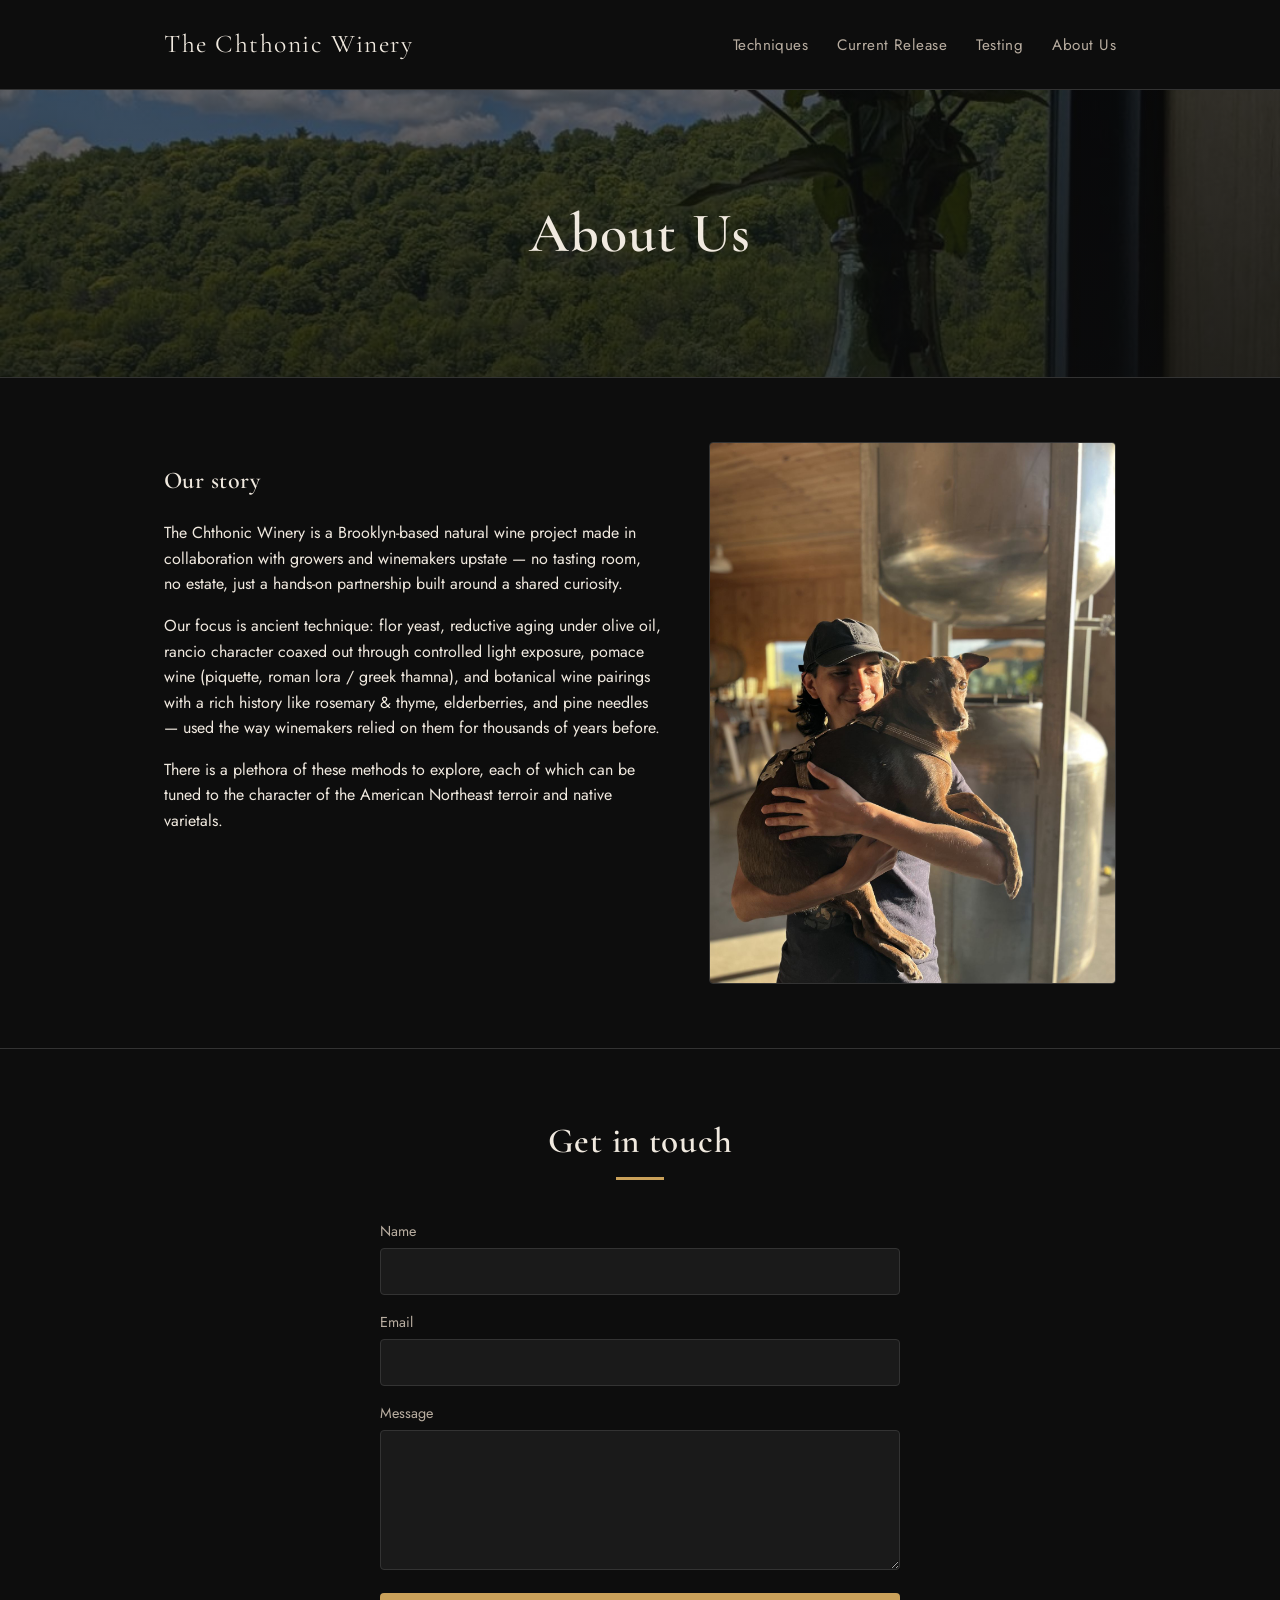
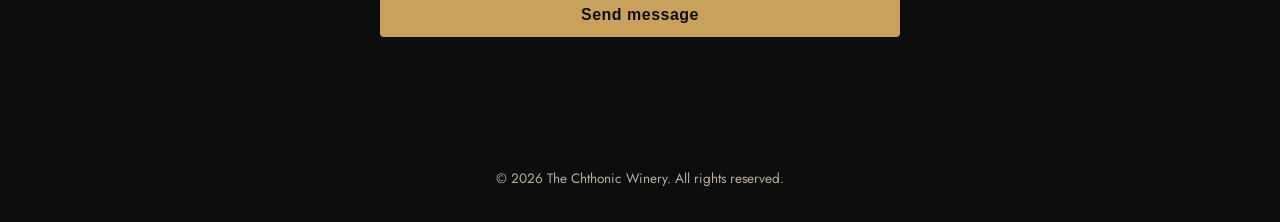
==== about.html @ 335bfc28 "Add web-optimized 'images resized' mirror, repoint site to it images/ now holds untouched full-resol" ====
<!DOCTYPE html>
<html lang="en">
<head>
<meta charset="UTF-8">
<meta name="viewport" content="width=device-width, initial-scale=1.0">
<title>About Us — The Chthonic Winery</title>
<meta name="description" content="The story behind The Chthonic Winery, and how to get in touch.">
<link rel="preconnect" href="https://fonts.googleapis.com">
<link rel="preconnect" href="https://fonts.gstatic.com" crossorigin>
<link href="https://fonts.googleapis.com/css2?family=Cormorant+Garamond:wght@500;600;700&family=Jost:wght@400;500&display=swap" rel="stylesheet">
<link rel="stylesheet" href="style.css">
</head>
<body>

<header>
  <div class="container">
    <div class="brand"><a href="index.html" style="color: inherit; text-decoration: none;">The Chthonic Winery</a></div>
    <nav>
      <a href="index.html#techniques">Techniques</a>
      <a href="index.html#current-release">Current Release</a>
      <a href="index.html#testing">Testing</a>
      <a href="about.html">About Us</a>
    </nav>
  </div>
</header>

<section class="hero hero-short" style="background-image: url('images%20resized/site/2026%20DNG%20B-roll%201.jpg');">
  <div class="container">
    <h1>About Us</h1>
  </div>
</section>

<section id="about">
  <div class="container about-grid">
    <div>
      <h2>Our story</h2>
      <p>The Chthonic Winery is a Brooklyn-based natural wine project made in collaboration with growers and winemakers upstate — no tasting room, no estate, just a hands-on partnership built around a shared curiosity.</p>
      <p>Our focus is ancient technique: flor yeast, reductive aging under olive oil, rancio character coaxed out through controlled light exposure, pomace wine (piquette, roman lora / greek thamna), and botanical wine pairings with a rich history like rosemary &amp; thyme, elderberries, and pine needles — used the way winemakers relied on them for thousands of years before.</p>
      <p>There is a plethora of these methods to explore, each of which can be tuned to the character of the American Northeast terroir and native varietals.</p>
    </div>
    <div class="photo-frame about-photo">
      <img loading="lazy" decoding="async" src="images%20resized/people/2026%20Dennis%20and%20Brioche%20in%20DNG%20PB25.jpeg" alt="The winemaker with their dog">
    </div>
  </div>
</section>

<section id="contact">
  <div class="container">
    <div class="section-heading">
      <h2>Get in touch</h2>
      <div class="accent-rule"></div>
    </div>
    <form class="contact-form" id="contact-form">
      <input type="hidden" name="access_key" value="7dc49768-0926-410d-b529-41d3d9f71d32">
      <input type="hidden" name="subject" value="New message from thechthonicwinery.com">
      <input type="checkbox" name="botcheck" style="display:none" tabindex="-1" autocomplete="off">

      <div>
        <label for="name">Name</label>
        <input type="text" id="name" name="name" required>
      </div>
      <div>
        <label for="email">Email</label>
        <input type="email" id="email" name="email" required>
      </div>
      <div>
        <label for="message">Message</label>
        <textarea id="message" name="message" rows="5" required></textarea>
      </div>
      <button type="submit">Send message</button>
      <div class="form-status" id="form-status"></div>
    </form>
  </div>
</section>

<footer>
  <div class="container">
    &copy; 2026 The Chthonic Winery. All rights reserved.
  </div>
</footer>

<script src="script.js"></script>
</body>
</html>
---- style.css ----
:root {
  --bg: #0d0d0d;
  --bg-panel: #1a1a1a;
  --border: #333333;
  --text: #f0e9df;
  --text-muted: #b8ada0;
  --amber: #caa15a;
  --sage: #7c9470;
  --wine: #7a2a3e;
}

* {
  box-sizing: border-box;
}

html {
  scroll-behavior: smooth;
}

body {
  margin: 0;
  background: var(--bg);
  color: var(--text);
  font-family: 'Jost', 'Segoe UI', sans-serif;
  line-height: 1.6;
}

h1, h2, h3 {
  font-family: 'Cormorant Garamond', Georgia, serif;
  font-weight: 600;
  letter-spacing: 0.02em;
}

a {
  color: var(--amber);
}

.container {
  max-width: 1000px;
  margin: 0 auto;
  padding: 0 1.5rem;
}

/* Header */
header {
  padding: 1.5rem 0;
  border-bottom: 1px solid var(--border);
}

header .container {
  display: flex;
  justify-content: space-between;
  align-items: center;
  flex-wrap: wrap;
  gap: 1rem;
}

.brand {
  font-family: 'Cormorant Garamond', Georgia, serif;
  font-size: 1.6rem;
  letter-spacing: 0.06em;
}

nav a {
  color: var(--text-muted);
  text-decoration: none;
  margin-left: 1.5rem;
  font-size: 0.95rem;
  letter-spacing: 0.03em;
}

nav a:hover {
  color: var(--amber);
}

/* Hero */
.hero {
  position: relative;
  display: flex;
  align-items: center;
  justify-content: center;
  min-height: 64vh;
  padding: 5rem 0 4rem;
  text-align: center;
  border-bottom: 1px solid var(--border);
  background-size: cover;
  background-position: center;
}

.hero.hero-short {
  min-height: 32vh;
}

.hero::before {
  content: "";
  position: absolute;
  inset: 0;
  background: linear-gradient(180deg, rgba(13, 13, 13, 0.6), rgba(13, 13, 13, 0.75));
}

.hero .container {
  position: relative;
  z-index: 1;
}

.hero h1 {
  font-size: clamp(2.2rem, 5vw, 3.5rem);
  margin: 0 0 1rem;
}

.hero p {
  color: var(--text-muted);
  max-width: 640px;
  margin: 0 auto;
  font-size: 1.15rem;
}

/* Decorative banner strip */
.banner-strip {
  position: relative;
  display: block;
  height: 260px;
  background-size: cover;
  background-position: center;
  border-bottom: 1px solid var(--border);
  transition: opacity 0.2s ease;
}

.banner-strip:hover {
  opacity: 0.85;
}

.banner-strip-label {
  position: absolute;
  right: 1.5rem;
  bottom: 1.25rem;
  background: rgba(13, 13, 13, 0.65);
  color: var(--amber);
  padding: 0.4rem 1rem;
  border-radius: 999px;
  font-size: 0.95rem;
  letter-spacing: 0.03em;
}

/* Sections */
section {
  padding: 4rem 0;
  border-bottom: 1px solid var(--border);
}

section:last-of-type {
  border-bottom: none;
}

.section-heading {
  text-align: center;
  margin-bottom: 2.5rem;
}

.section-heading h2 {
  font-size: 2.2rem;
  margin: 0 0 0.5rem;
}

.accent-rule {
  width: 48px;
  height: 3px;
  margin: 0 auto;
  background: var(--amber);
}

/* Collapsible sections */
.testing-details summary {
  cursor: pointer;
  list-style: none;
}

.testing-details summary::-webkit-details-marker {
  display: none;
}

.testing-details summary::marker {
  content: "";
}

.testing-toggle-hint {
  display: block;
  margin-top: 0.75rem;
  font-size: 0.85rem;
  color: var(--text-muted);
  letter-spacing: 0.03em;
}

.testing-toggle-hint::after {
  content: "Click to expand \25be";
}

.testing-details[open] .testing-toggle-hint::after {
  content: "Click to collapse \25b4";
}

/* About */
.about-grid {
  display: grid;
  grid-template-columns: 1.1fr 0.9fr;
  gap: 3rem;
  align-items: start;
}

.about-grid p {
  margin-top: 0;
}

.collab-tag {
  display: inline-block;
  border: 1px solid var(--amber);
  color: var(--amber);
  padding: 0.3rem 0.8rem;
  border-radius: 999px;
  font-size: 0.85rem;
  letter-spacing: 0.05em;
  margin-bottom: 1.5rem;
}

/* Techniques */
.techniques-grid {
  display: grid;
  grid-template-columns: repeat(auto-fit, minmax(230px, 1fr));
  gap: 1.5rem;
}

.technique-card {
  background: var(--bg-panel);
  border: 1px solid var(--border);
  border-top: 3px solid var(--sage);
  padding: 1.5rem;
  border-radius: 4px;
}

.technique-card:nth-child(3n+2) {
  border-top-color: var(--amber);
}

.technique-card:nth-child(3n) {
  border-top-color: var(--wine);
}

.technique-card .photo-frame {
  min-height: 160px;
  margin: -1.5rem -1.5rem 1rem;
  border: none;
  border-radius: 4px 4px 0 0;
}

.technique-card h3 {
  margin: 0 0 0.5rem;
  font-size: 1.25rem;
}

.technique-card p {
  color: var(--text-muted);
  margin: 0;
  font-size: 0.95rem;
}

/* Photos */
.photo-frame {
  border: 1px solid var(--border);
  border-radius: 4px;
  overflow: hidden;
  background: var(--bg-panel);
}

.photo-frame img.zoom-out {
  object-fit: contain;
}

.photo-frame img {
  width: 100%;
  height: 100%;
  object-fit: cover;
  display: block;
}

.photo-frame.about-photo,
.release-grid .photo-frame {
  min-height: 320px;
}

/* Image carousel */
.carousel {
  position: relative;
}

.carousel .photo-frame img {
  transition: opacity 0.25s ease;
}

.carousel-arrow {
  position: absolute;
  top: 50%;
  transform: translateY(-50%);
  width: 40px;
  height: 40px;
  border-radius: 50%;
  border: 1px solid var(--border);
  background: rgba(13, 13, 13, 0.65);
  color: var(--text);
  font-size: 1.3rem;
  line-height: 1;
  display: flex;
  align-items: center;
  justify-content: center;
  cursor: pointer;
  z-index: 1;
}

.carousel-arrow.left {
  left: 0.75rem;
}

.carousel-arrow.right {
  right: 0.75rem;
}

.carousel-arrow:hover:not(:disabled) {
  background: var(--amber);
  color: var(--bg);
  border-color: var(--amber);
}

.carousel-arrow:disabled {
  opacity: 0.3;
  cursor: default;
}

.gallery-grid .photo-frame {
  min-height: 200px;
}

.techniques-note {
  margin-top: 2rem;
  color: var(--text-muted);
  max-width: 720px;
  margin-left: auto;
  margin-right: auto;
  text-align: center;
}

/* Image placeholders */
.img-placeholder {
  border: 2px dashed var(--border);
  color: var(--text-muted);
  display: flex;
  align-items: center;
  justify-content: center;
  min-height: 220px;
  border-radius: 4px;
  font-size: 0.95rem;
  letter-spacing: 0.08em;
  text-transform: uppercase;
  background: var(--bg-panel);
}

/* Current release */
.release-grid {
  display: grid;
  grid-template-columns: 1fr 1fr;
  gap: 3rem;
  align-items: center;
}

.release-grid .img-placeholder {
  min-height: 320px;
}

.release-details h3 {
  font-size: 1.9rem;
  margin: 0 0 0.25rem;
}

.release-meta {
  color: var(--amber);
  font-size: 0.95rem;
  margin: 0 0 1.25rem;
  letter-spacing: 0.03em;
}

.release-specs {
  margin-top: 1.5rem;
  color: var(--text-muted);
  font-size: 0.9rem;
}

/* Gallery */
.gallery-grid {
  display: grid;
  grid-template-columns: repeat(auto-fit, minmax(200px, 1fr));
  gap: 1.25rem;
}

.gallery-grid .img-placeholder {
  min-height: 180px;
}

/* Contact */
.contact-form {
  max-width: 520px;
  margin: 0 auto;
  display: flex;
  flex-direction: column;
  gap: 1rem;
}

.contact-form label {
  font-size: 0.9rem;
  color: var(--text-muted);
  margin-bottom: 0.3rem;
  display: block;
}

.contact-form input,
.contact-form textarea {
  width: 100%;
  padding: 0.7rem 0.9rem;
  background: var(--bg-panel);
  border: 1px solid var(--border);
  color: var(--text);
  border-radius: 4px;
  font-family: inherit;
  font-size: 1rem;
}

.contact-form input:focus,
.contact-form textarea:focus {
  outline: none;
  border-color: var(--amber);
}

.contact-form button {
  background: var(--amber);
  color: var(--bg);
  border: none;
  padding: 0.8rem 1.5rem;
  font-size: 1rem;
  font-weight: 600;
  border-radius: 4px;
  cursor: pointer;
  letter-spacing: 0.03em;
}

.contact-form button:hover {
  opacity: 0.9;
}

.form-status {
  min-height: 1.2rem;
  font-size: 0.9rem;
}

.form-status.success {
  color: var(--sage);
}

.form-status.error {
  color: var(--wine);
}

/* Footer */
footer {
  padding: 2rem 0;
  text-align: center;
  color: var(--text-muted);
  font-size: 0.85rem;
}

@media (max-width: 720px) {
  .about-grid,
  .release-grid {
    grid-template-columns: 1fr;
  }
}
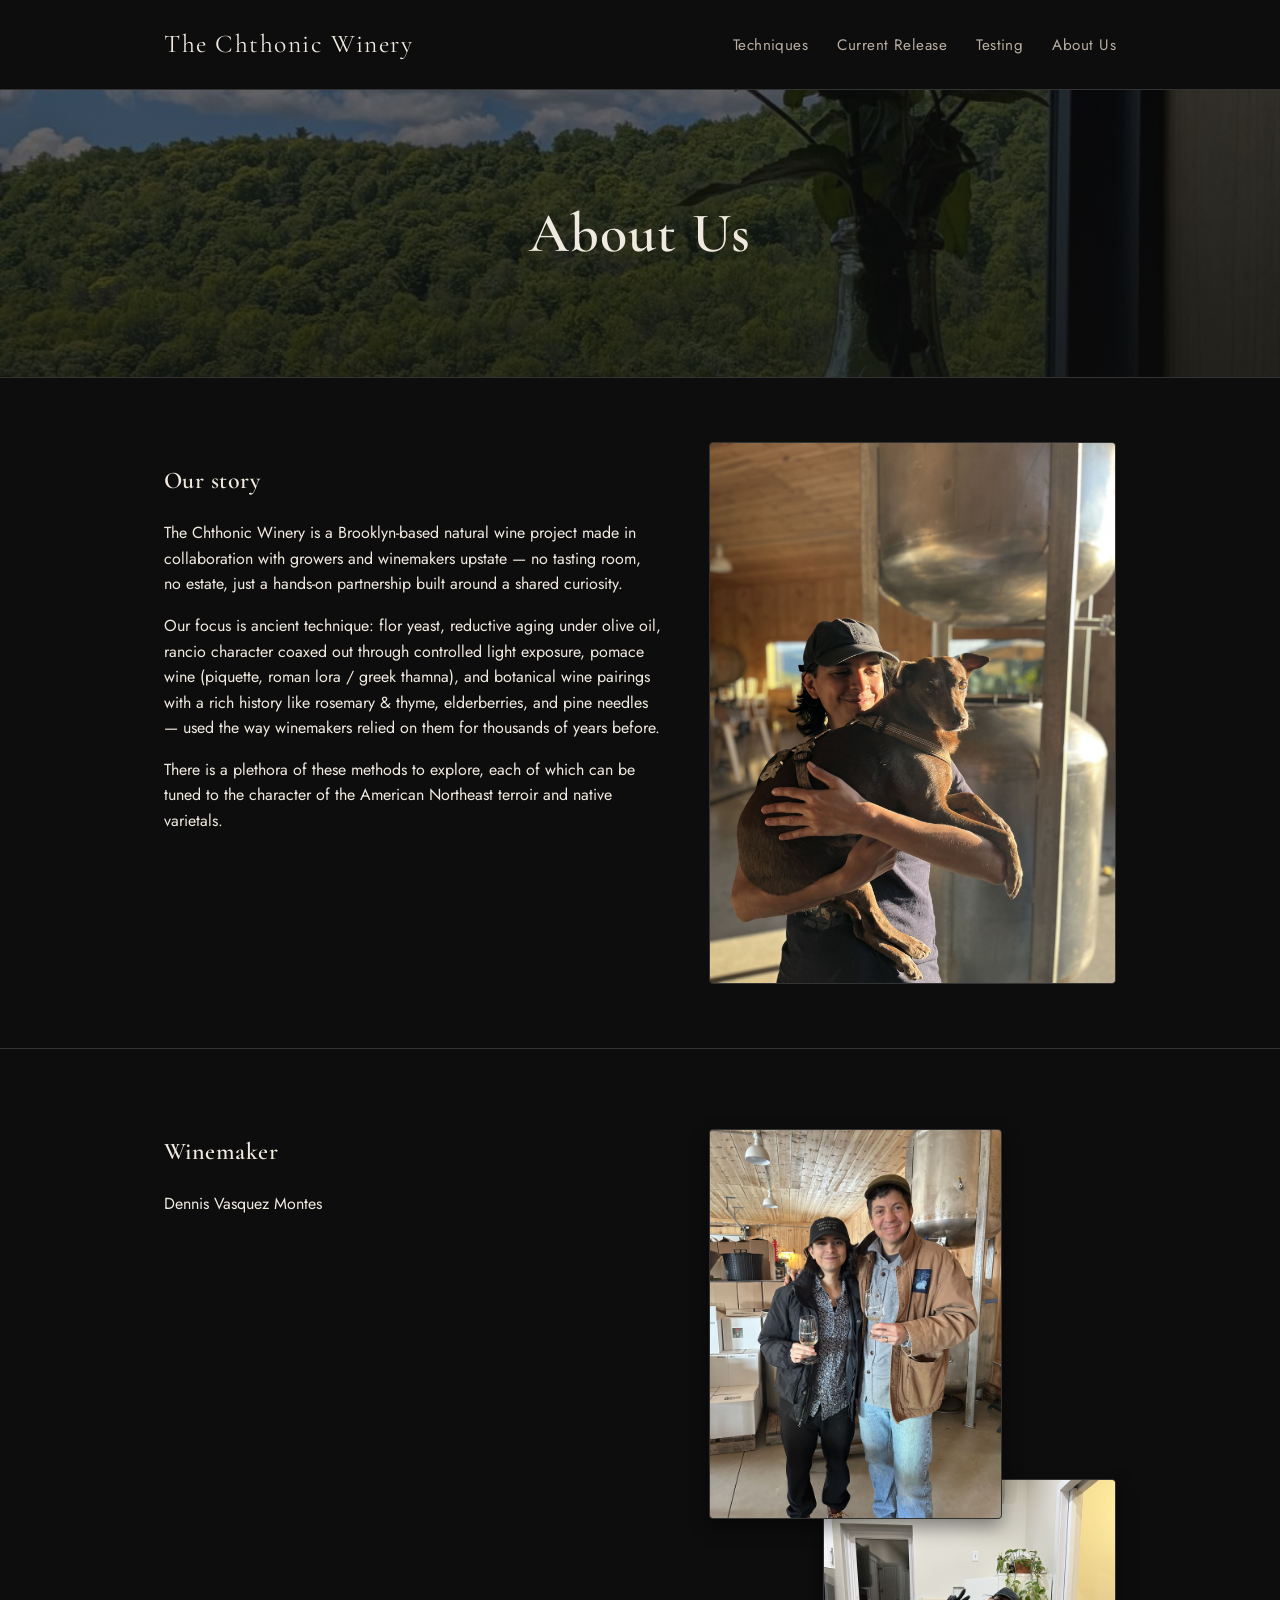
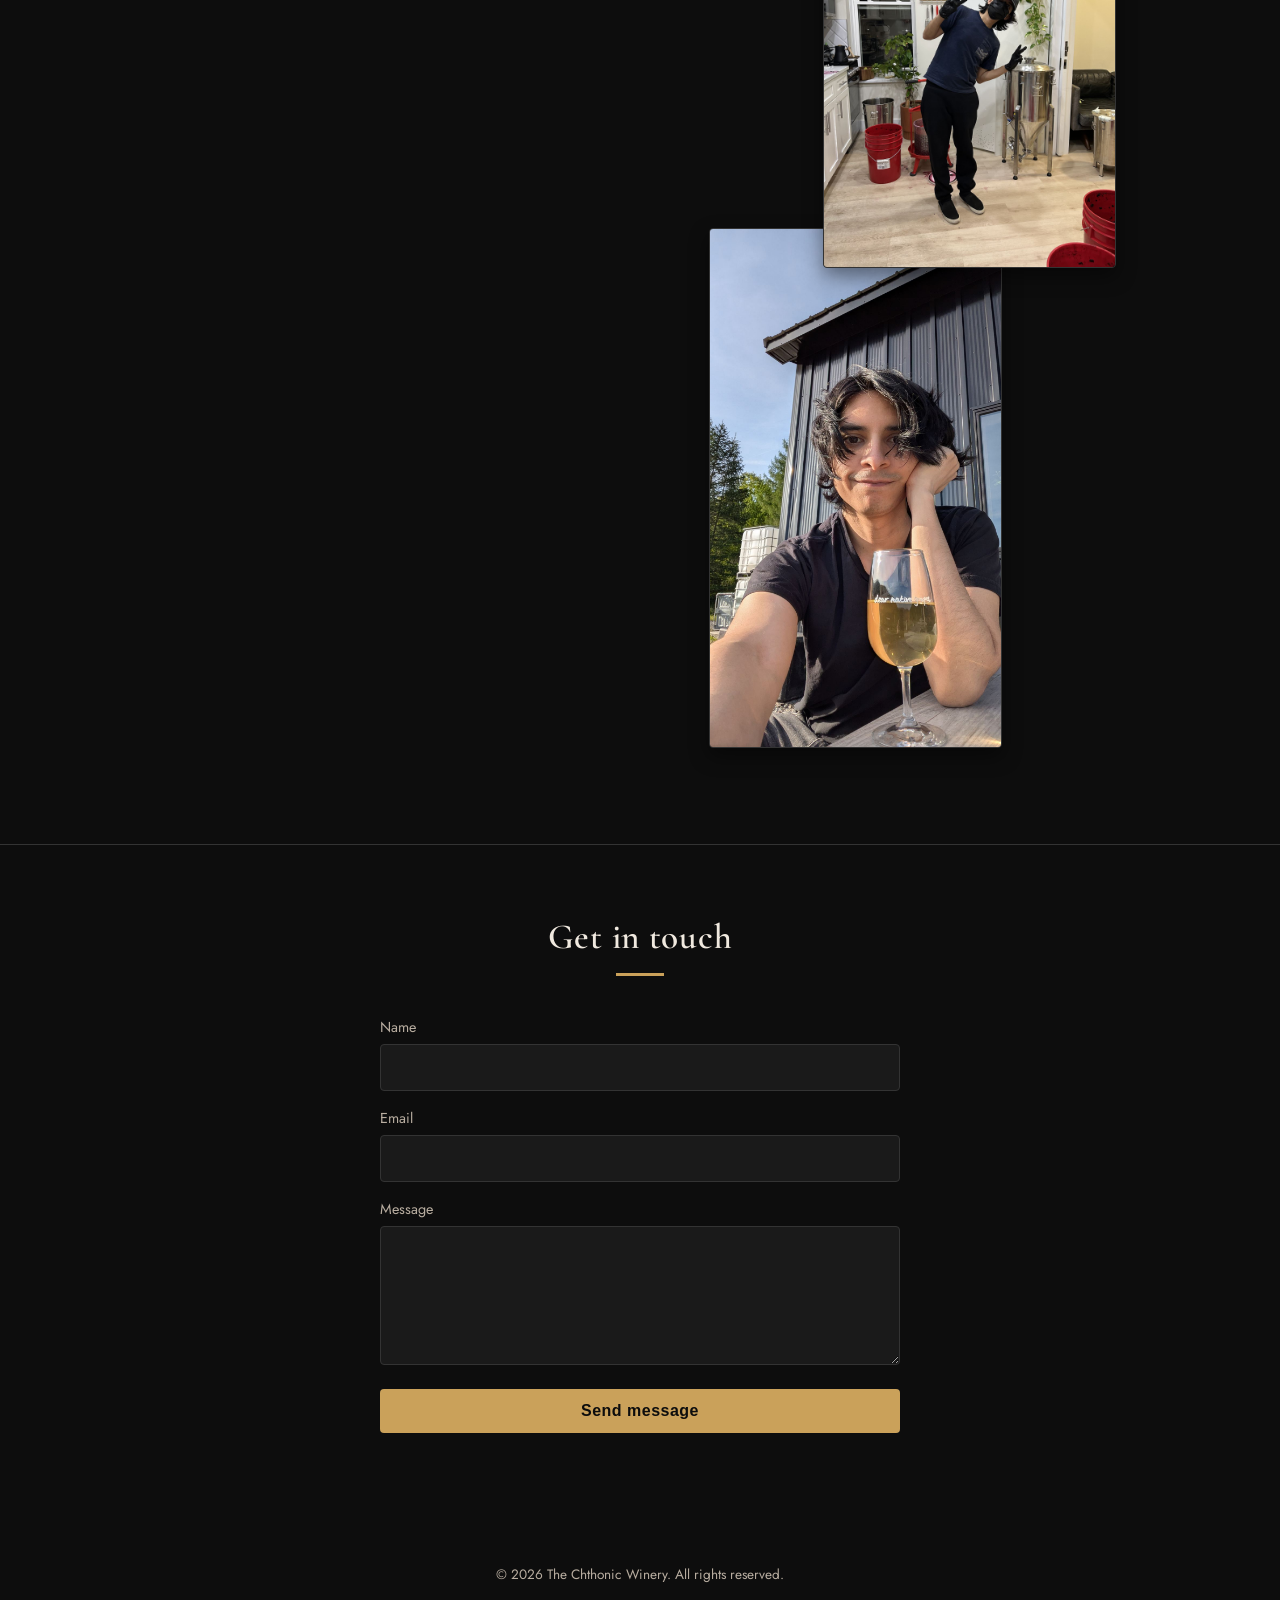
==== commit 2c352dac: "Add Winemaker section to About Us Small "Winemaker" heading with Dennis Vasquez Montes's name, paire" ====
--- a/about.html
+++ b/about.html
@@ -44,6 +44,26 @@
   </div>
 </section>
 
+<section id="winemaker">
+  <div class="container about-grid">
+    <div>
+      <h2>Winemaker</h2>
+      <p>Dennis Vasquez Montes</p>
+    </div>
+    <div class="photo-stack">
+      <div class="photo-frame">
+        <img loading="lazy" decoding="async" src="images%20resized/people/2026%20Dennis%20and%20Alfie%20in%20DNG%20PB25.jpeg" alt="Dennis with Alfie at the winery">
+      </div>
+      <div class="photo-frame">
+        <img loading="lazy" decoding="async" src="images%20resized/people/2026%20Dennis%20in%20Brooklyn%20AB25.jpeg" alt="Dennis working the Alicante Bouschet in Brooklyn">
+      </div>
+      <div class="photo-frame">
+        <img loading="lazy" decoding="async" src="images%20resized/people/2026%20Dennis%20outside%20DNG%20PB25.jpg" alt="Dennis outside at Dear Native Grapes">
+      </div>
+    </div>
+  </div>
+</section>
+
 <section id="contact">
   <div class="container">
     <div class="section-heading">
--- a/style.css
+++ b/style.css
@@ -209,6 +209,36 @@
 
 .about-grid p {
   margin-top: 0;
+}
+
+/* Winemaker photo stack */
+.photo-stack {
+  display: flex;
+  flex-direction: column;
+  padding: 1rem 0 2rem;
+}
+
+.photo-stack .photo-frame {
+  width: 72%;
+  min-height: 220px;
+  box-shadow: 0 8px 20px rgba(0, 0, 0, 0.45);
+}
+
+.photo-stack .photo-frame:nth-child(1) {
+  align-self: flex-start;
+  z-index: 3;
+  margin-bottom: -2.5rem;
+}
+
+.photo-stack .photo-frame:nth-child(2) {
+  align-self: flex-end;
+  z-index: 2;
+  margin-bottom: -2.5rem;
+}
+
+.photo-stack .photo-frame:nth-child(3) {
+  align-self: flex-start;
+  z-index: 1;
 }
 
 .collab-tag {
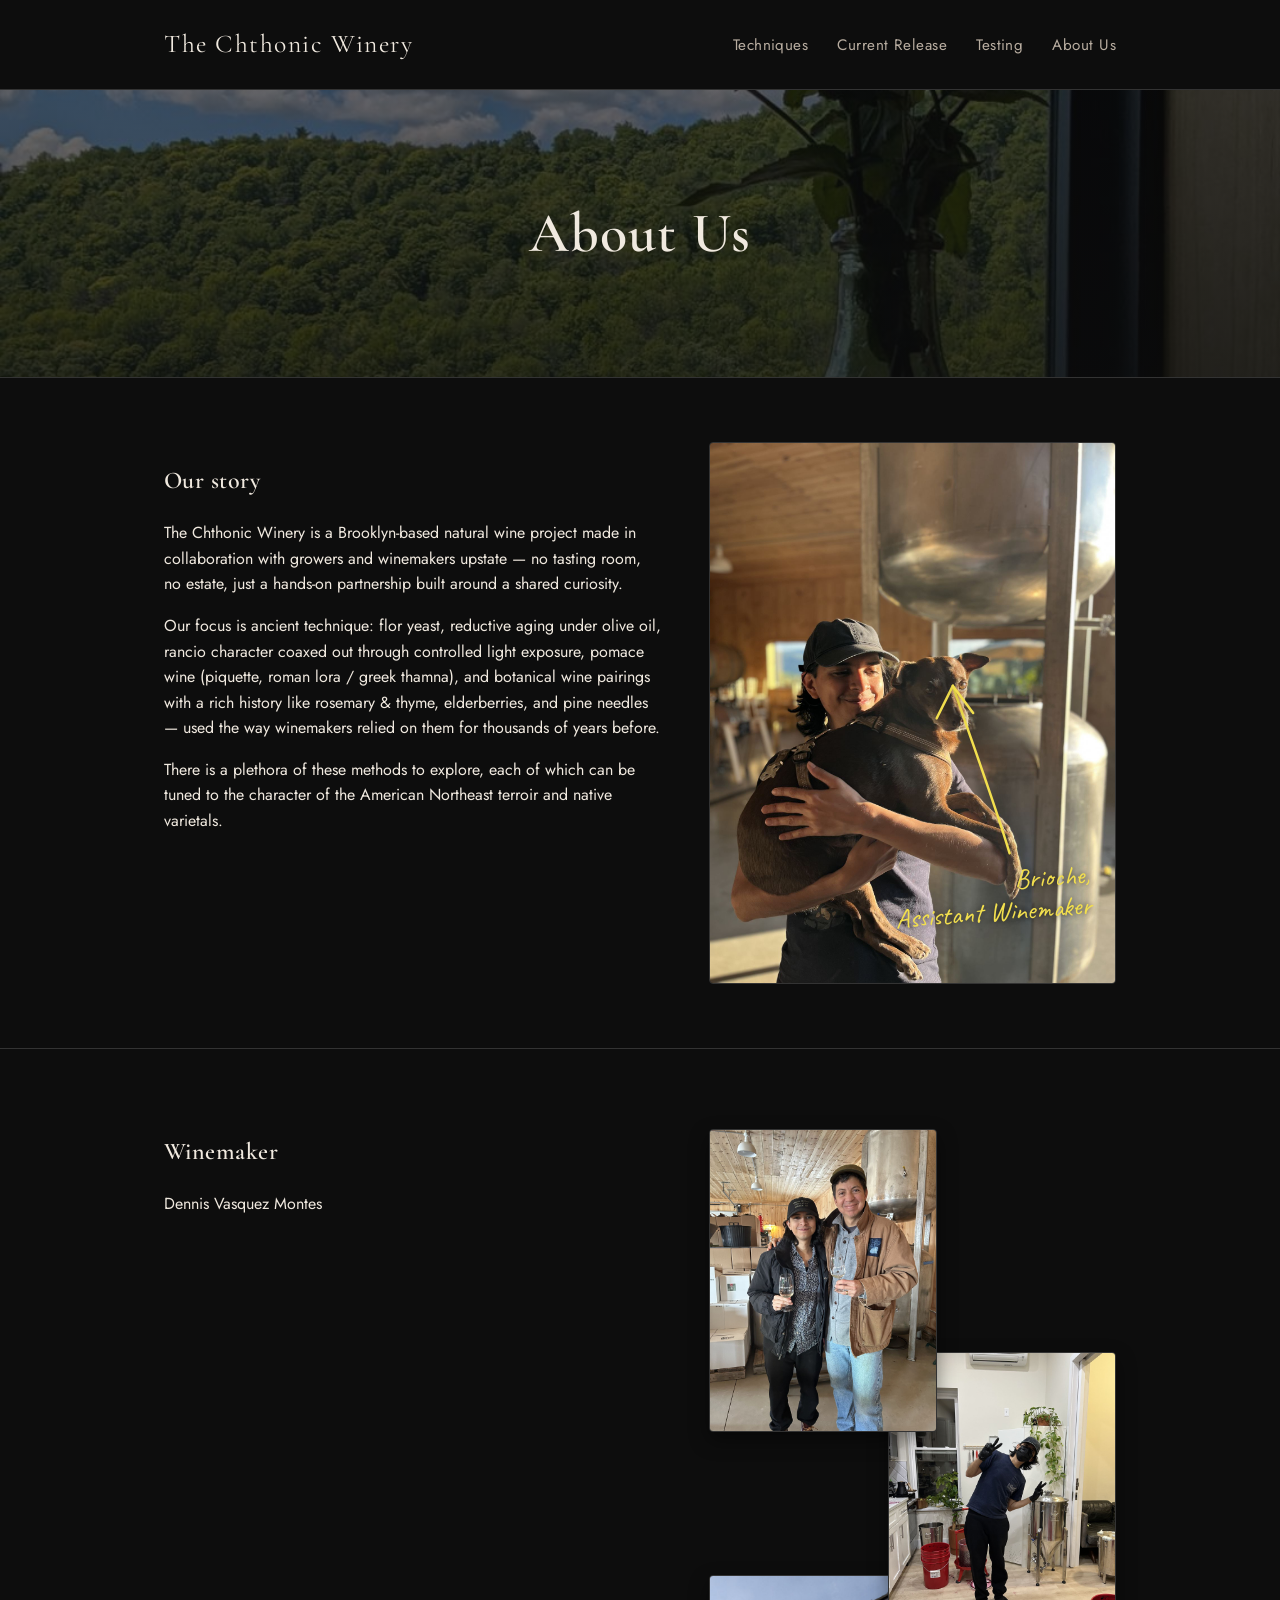
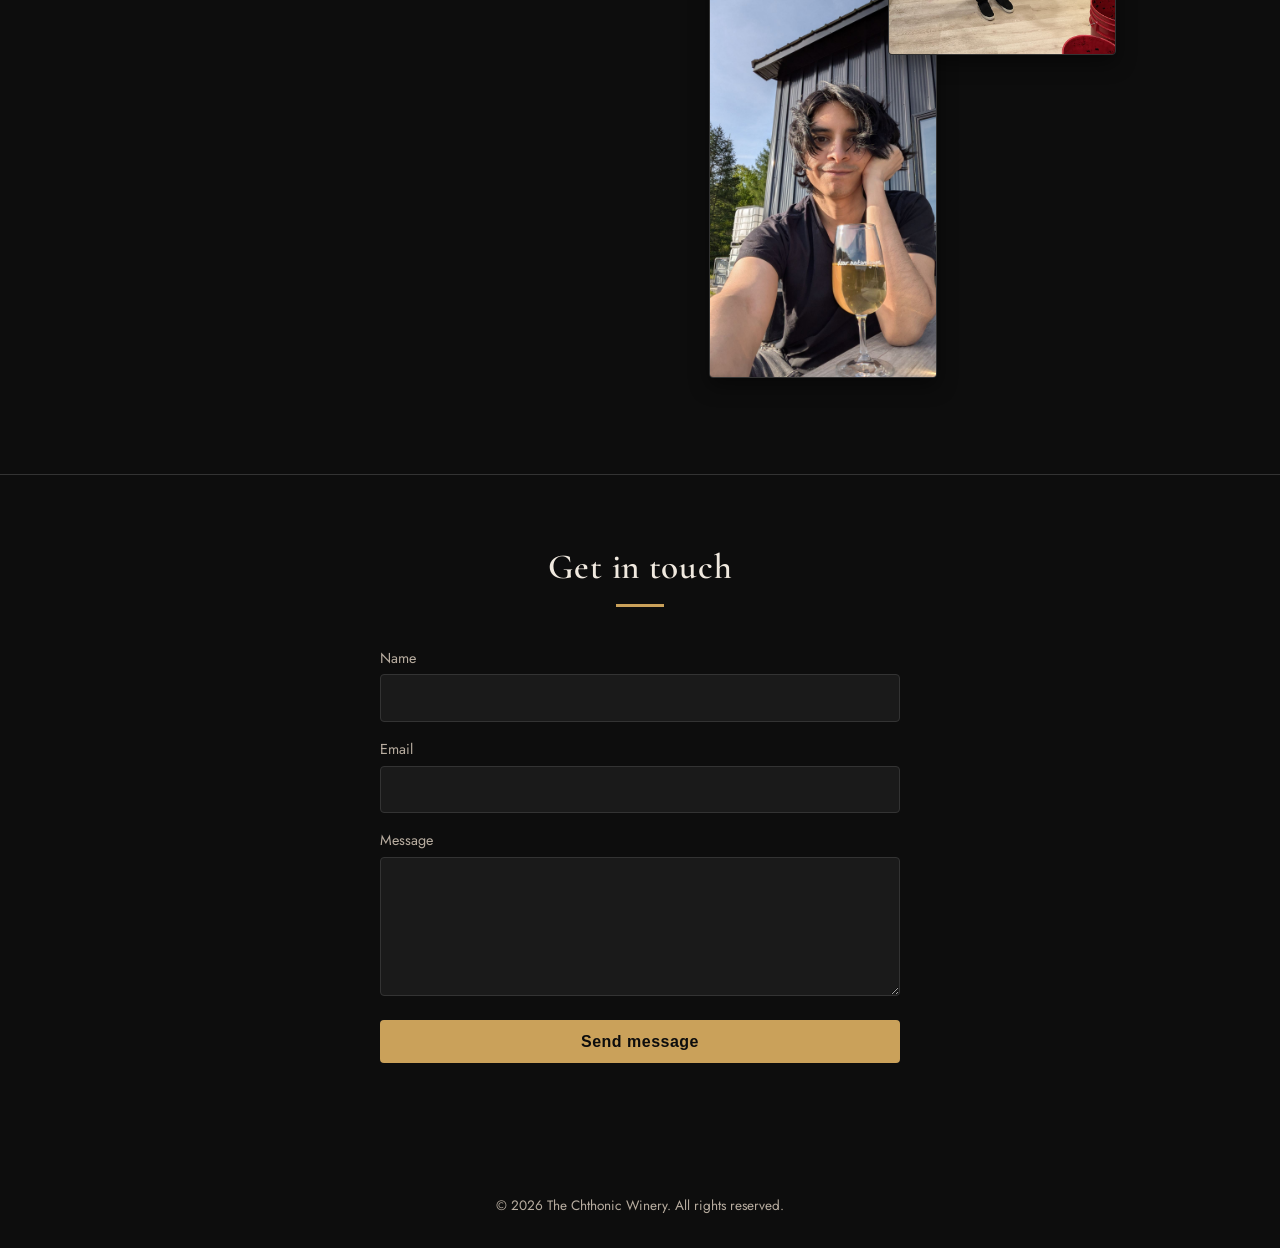
==== commit 6f03f569: "Add chalk-style arrow labeling Brioche on the About Us photo A curved yellow "chalk" arrow (SVG, han" ====
--- a/about.html
+++ b/about.html
@@ -7,7 +7,7 @@
 <meta name="description" content="The story behind The Chthonic Winery, and how to get in touch.">
 <link rel="preconnect" href="https://fonts.googleapis.com">
 <link rel="preconnect" href="https://fonts.gstatic.com" crossorigin>
-<link href="https://fonts.googleapis.com/css2?family=Cormorant+Garamond:wght@500;600;700&family=Jost:wght@400;500&display=swap" rel="stylesheet">
+<link href="https://fonts.googleapis.com/css2?family=Caveat:wght@600;700&family=Cormorant+Garamond:wght@500;600;700&family=Jost:wght@400;500&display=swap" rel="stylesheet">
 <link rel="stylesheet" href="style.css">
 </head>
 <body>
@@ -38,8 +38,14 @@
       <p>Our focus is ancient technique: flor yeast, reductive aging under olive oil, rancio character coaxed out through controlled light exposure, pomace wine (piquette, roman lora / greek thamna), and botanical wine pairings with a rich history like rosemary &amp; thyme, elderberries, and pine needles — used the way winemakers relied on them for thousands of years before.</p>
       <p>There is a plethora of these methods to explore, each of which can be tuned to the character of the American Northeast terroir and native varietals.</p>
     </div>
-    <div class="photo-frame about-photo">
-      <img loading="lazy" decoding="async" src="images%20resized/people/2026%20Dennis%20and%20Brioche%20in%20DNG%20PB25.jpeg" alt="The winemaker with their dog">
+    <div class="photo-frame about-photo annotated-photo">
+      <img loading="lazy" decoding="async" src="images%20resized/people/2026%20Dennis%20and%20Brioche%20in%20DNG%20PB25.jpeg" alt="The winemaker with their dog, Brioche">
+      <svg class="chalk-arrow" viewBox="0 0 100 100" preserveAspectRatio="none" aria-hidden="true">
+        <path d="M74,76 C70,66 64,54 60,45" vector-effect="non-scaling-stroke" />
+        <path d="M60,45 L56,51" vector-effect="non-scaling-stroke" />
+        <path d="M60,45 L65,50" vector-effect="non-scaling-stroke" />
+      </svg>
+      <span class="chalk-label">Brioche,<br>Assistant Winemaker</span>
     </div>
   </div>
 </section>
--- a/style.css
+++ b/style.css
@@ -211,6 +211,42 @@
   margin-top: 0;
 }
 
+/* Chalk arrow annotation */
+.annotated-photo {
+  position: relative;
+}
+
+.chalk-arrow {
+  position: absolute;
+  inset: 0;
+  width: 100%;
+  height: 100%;
+  pointer-events: none;
+}
+
+.chalk-arrow path {
+  fill: none;
+  stroke: #f2df4e;
+  stroke-width: 2.5;
+  stroke-linecap: round;
+  stroke-linejoin: round;
+  filter: drop-shadow(0 0 2px rgba(0, 0, 0, 0.6));
+}
+
+.chalk-label {
+  position: absolute;
+  right: 6%;
+  bottom: 10%;
+  color: #f2df4e;
+  font-family: 'Caveat', cursive;
+  font-size: 1.7rem;
+  line-height: 1.15;
+  text-align: right;
+  text-shadow: 0 0 6px rgba(0, 0, 0, 0.65);
+  transform: rotate(-4deg);
+  pointer-events: none;
+}
+
 /* Winemaker photo stack */
 .photo-stack {
   display: flex;
@@ -219,7 +255,7 @@
 }
 
 .photo-stack .photo-frame {
-  width: 72%;
+  width: 56%;
   min-height: 220px;
   box-shadow: 0 8px 20px rgba(0, 0, 0, 0.45);
 }
@@ -227,13 +263,13 @@
 .photo-stack .photo-frame:nth-child(1) {
   align-self: flex-start;
   z-index: 3;
-  margin-bottom: -2.5rem;
+  margin-bottom: -5rem;
 }
 
 .photo-stack .photo-frame:nth-child(2) {
   align-self: flex-end;
   z-index: 2;
-  margin-bottom: -2.5rem;
+  margin-bottom: -5rem;
 }
 
 .photo-stack .photo-frame:nth-child(3) {
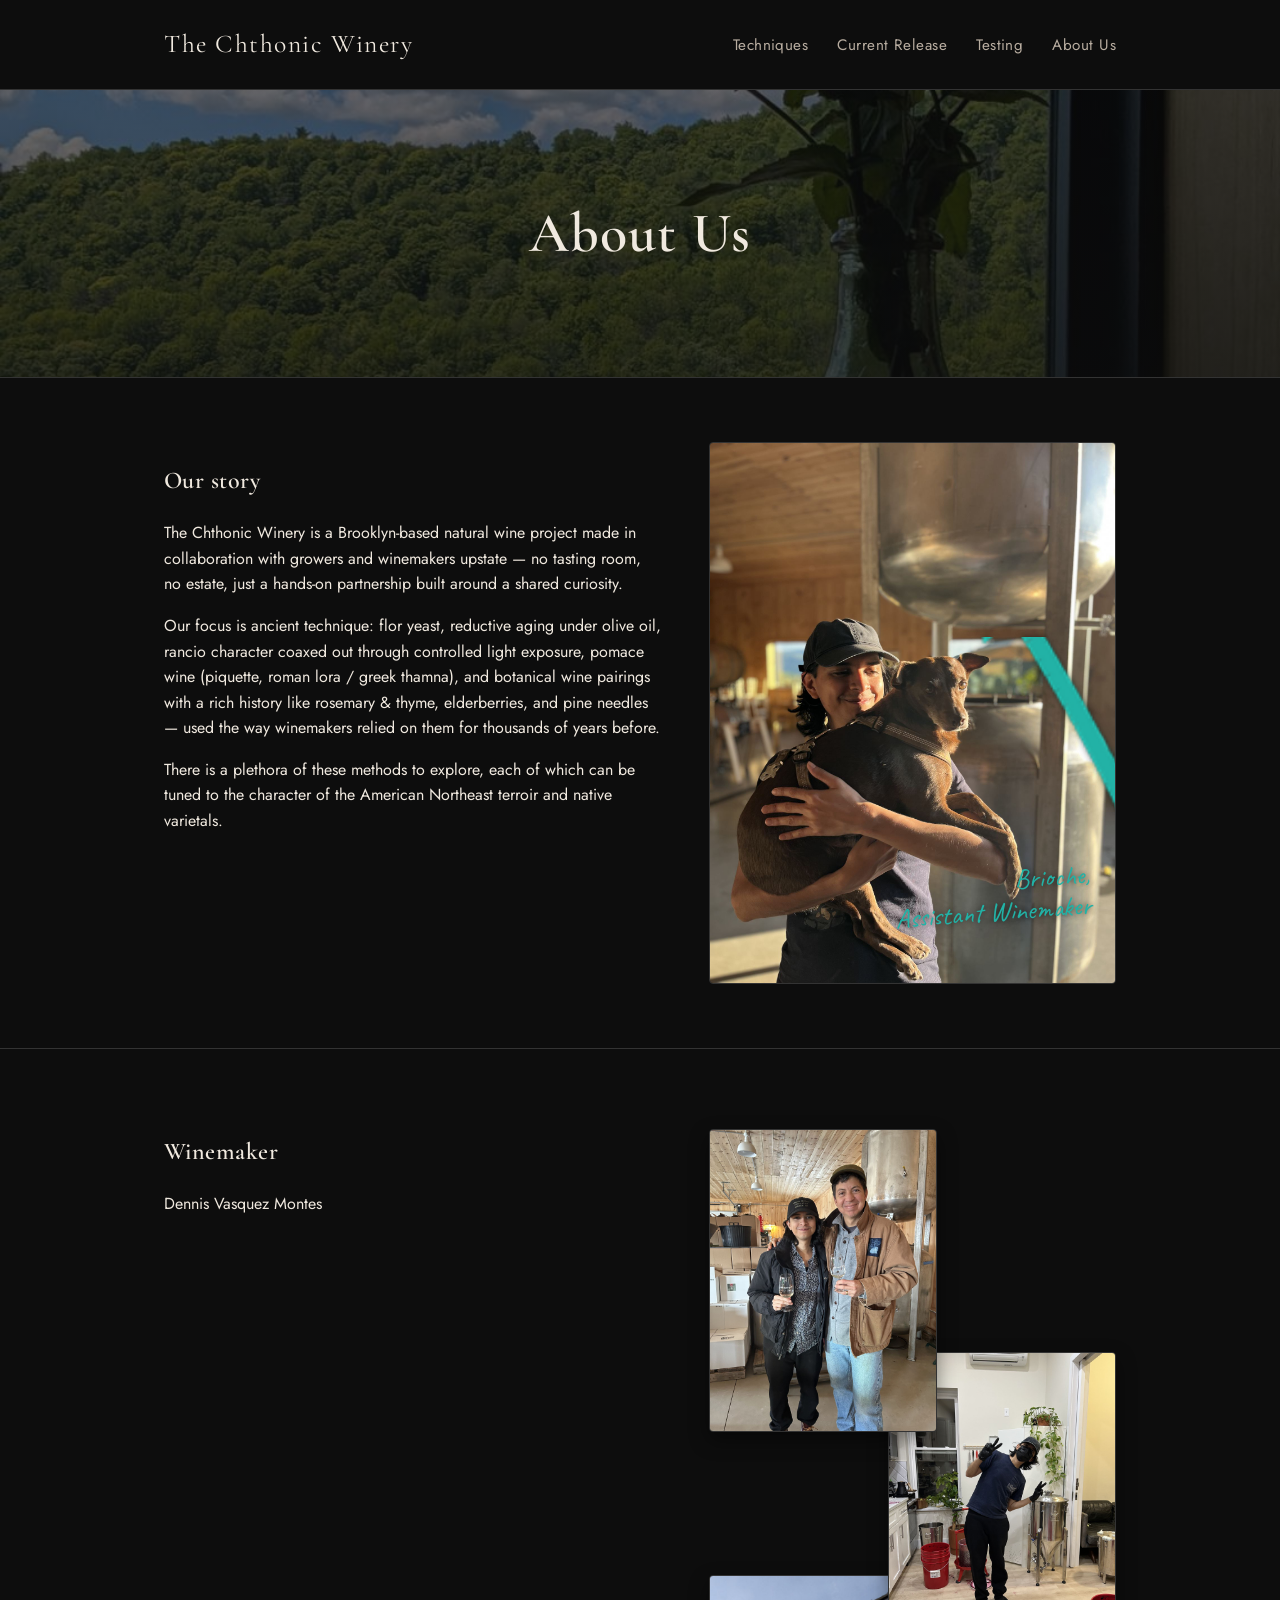
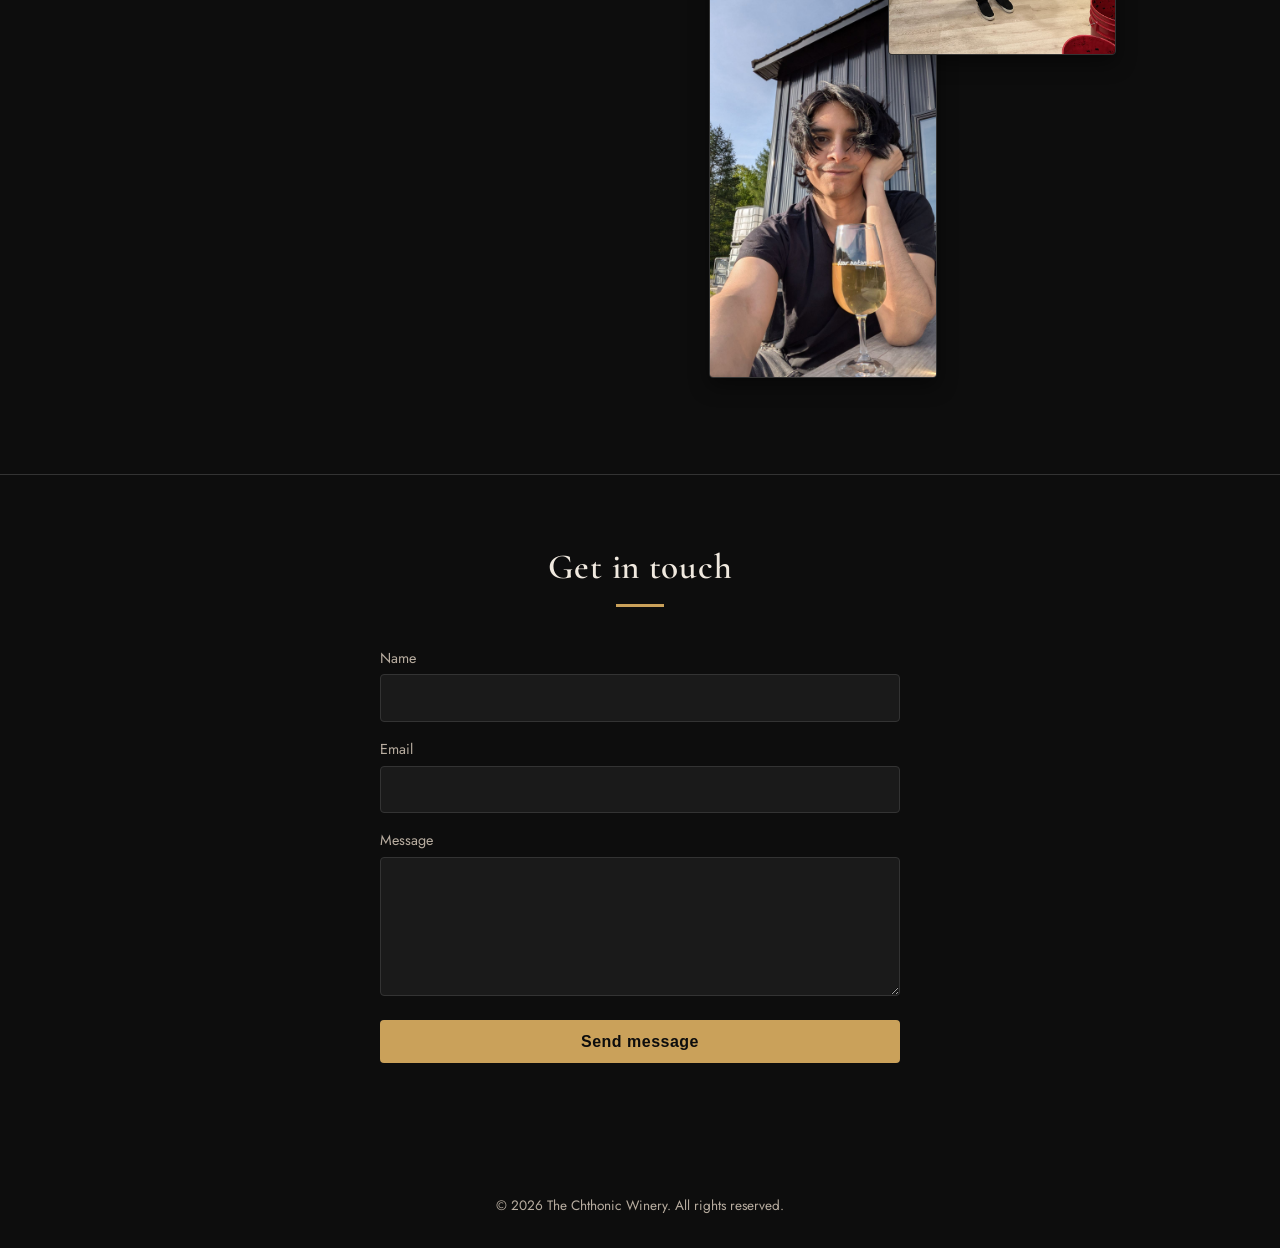
==== commit 70da6a61: "Swap inline SVG arrow for a turquoise PNG, sized down Generates a transparent-background curved arro" ====
--- a/about.html
+++ b/about.html
@@ -40,11 +40,7 @@
     </div>
     <div class="photo-frame about-photo annotated-photo">
       <img loading="lazy" decoding="async" src="images%20resized/people/2026%20Dennis%20and%20Brioche%20in%20DNG%20PB25.jpeg" alt="The winemaker with their dog, Brioche">
-      <svg class="chalk-arrow" viewBox="0 0 100 100" preserveAspectRatio="none" aria-hidden="true">
-        <path d="M74,76 C70,66 64,54 60,45" vector-effect="non-scaling-stroke" />
-        <path d="M60,45 L56,51" vector-effect="non-scaling-stroke" />
-        <path d="M60,45 L65,50" vector-effect="non-scaling-stroke" />
-      </svg>
+      <img class="chalk-arrow" src="images%20resized/brand/chalk-arrow-turquoise.png" alt="" aria-hidden="true">
       <span class="chalk-label">Brioche,<br>Assistant Winemaker</span>
     </div>
   </div>
--- a/style.css
+++ b/style.css
@@ -218,26 +218,19 @@
 
 .chalk-arrow {
   position: absolute;
-  inset: 0;
-  width: 100%;
-  height: 100%;
+  left: 55%;
+  top: 36%;
+  width: 60px;
+  height: auto;
   pointer-events: none;
-}
-
-.chalk-arrow path {
-  fill: none;
-  stroke: #f2df4e;
-  stroke-width: 2.5;
-  stroke-linecap: round;
-  stroke-linejoin: round;
-  filter: drop-shadow(0 0 2px rgba(0, 0, 0, 0.6));
+  filter: drop-shadow(0 0 3px rgba(0, 0, 0, 0.55));
 }
 
 .chalk-label {
   position: absolute;
   right: 6%;
   bottom: 10%;
-  color: #f2df4e;
+  color: #22b2a6;
   font-family: 'Caveat', cursive;
   font-size: 1.7rem;
   line-height: 1.15;
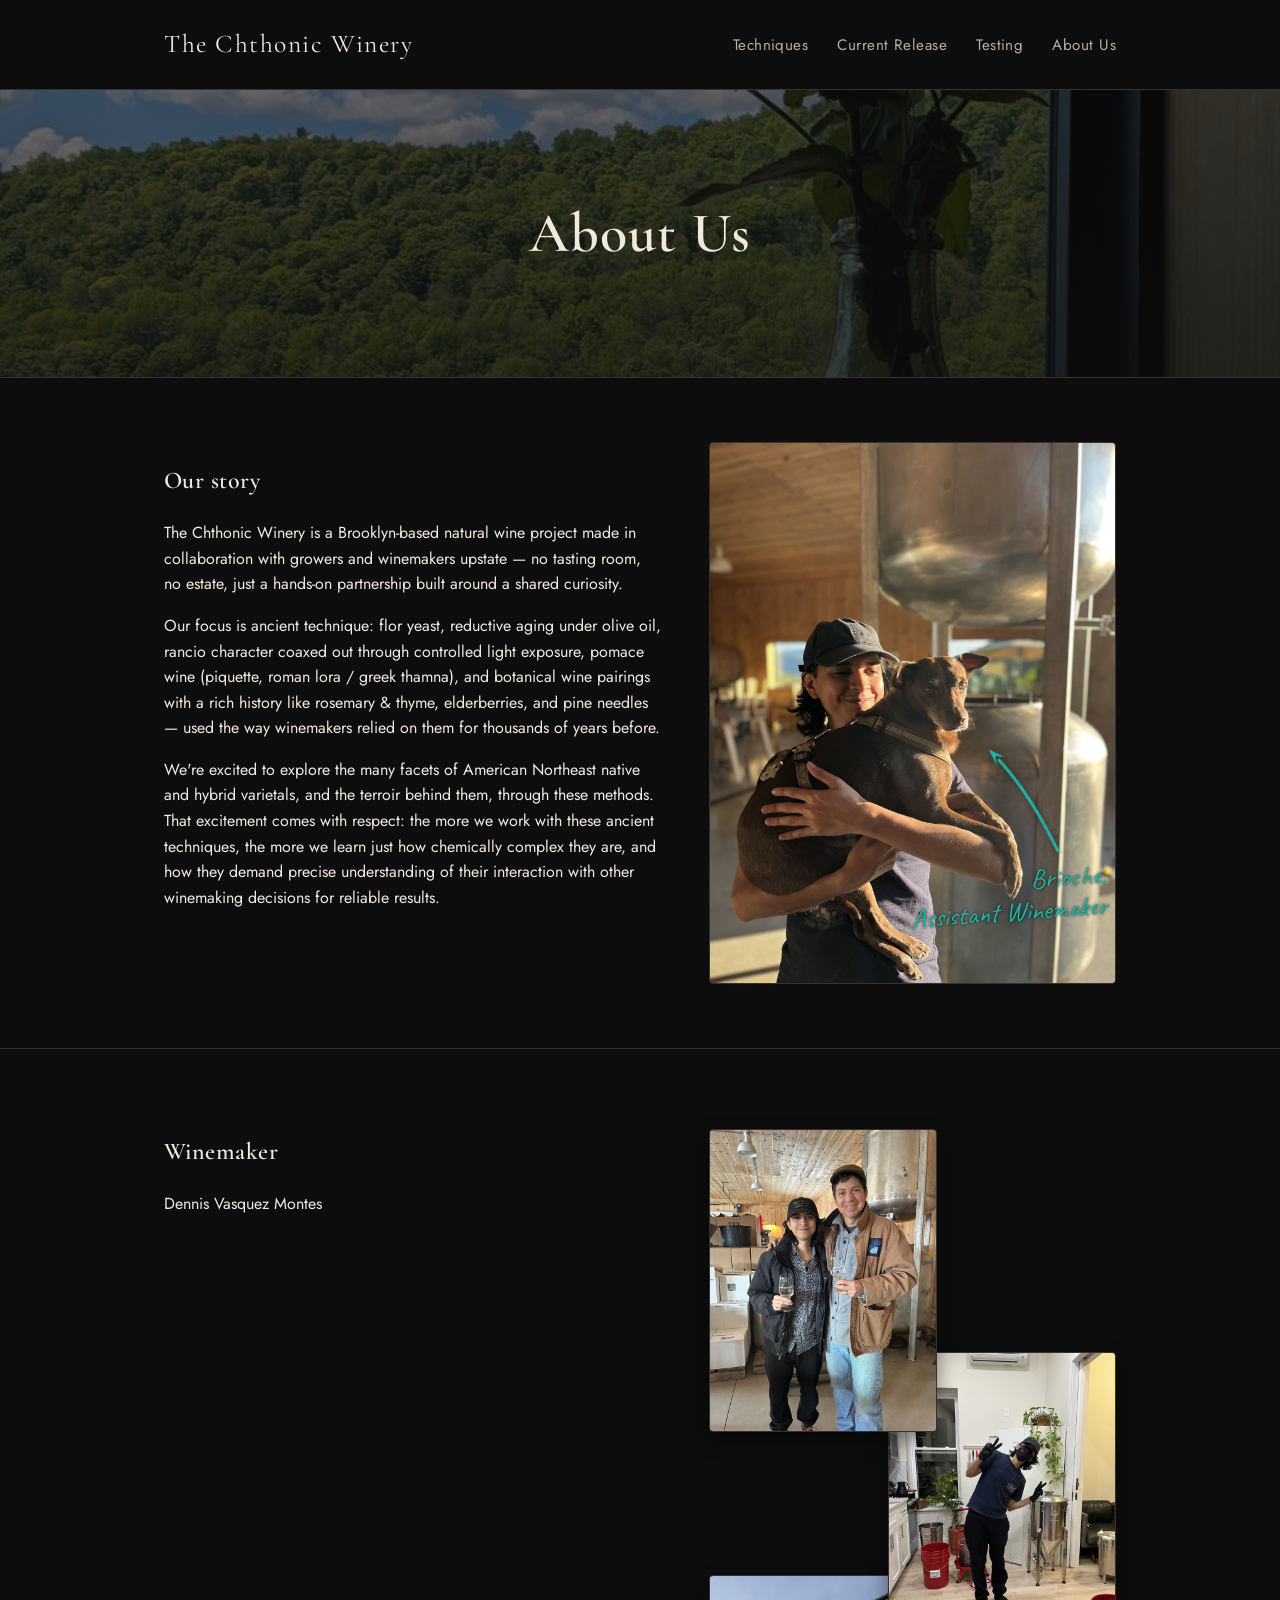
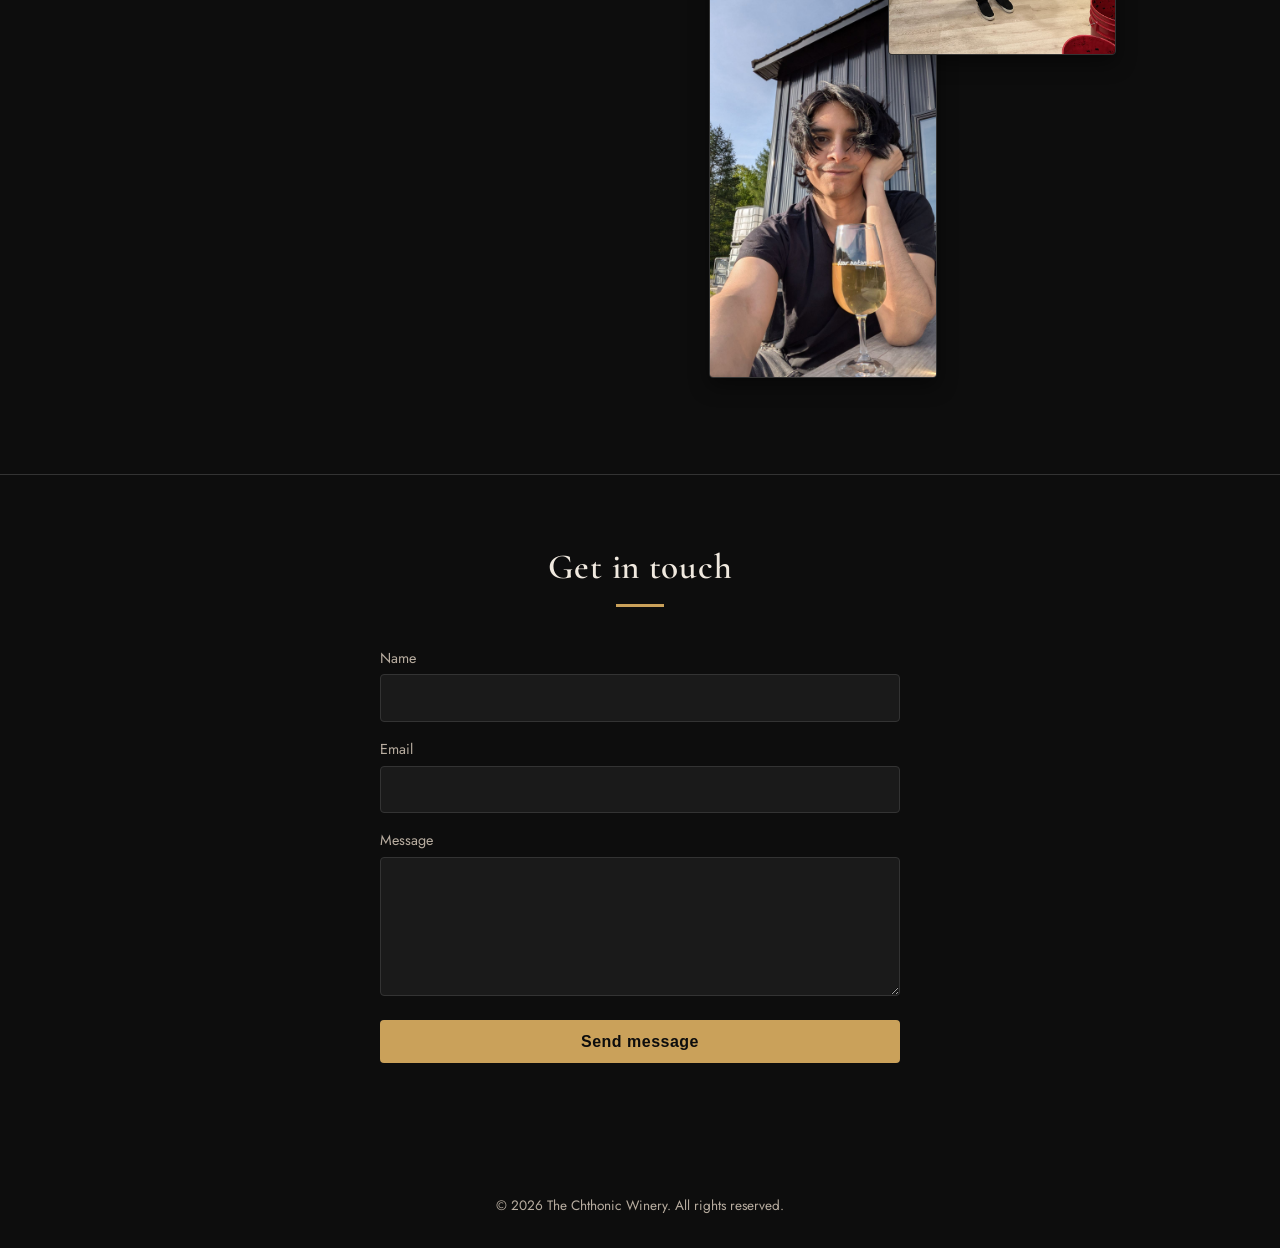
==== commit cfde2a96: "Rewrite third About Us paragraph to emphasize excitement and respect" ====
--- a/about.html
+++ b/about.html
@@ -36,7 +36,7 @@
       <h2>Our story</h2>
       <p>The Chthonic Winery is a Brooklyn-based natural wine project made in collaboration with growers and winemakers upstate — no tasting room, no estate, just a hands-on partnership built around a shared curiosity.</p>
       <p>Our focus is ancient technique: flor yeast, reductive aging under olive oil, rancio character coaxed out through controlled light exposure, pomace wine (piquette, roman lora / greek thamna), and botanical wine pairings with a rich history like rosemary &amp; thyme, elderberries, and pine needles — used the way winemakers relied on them for thousands of years before.</p>
-      <p>There is a plethora of these methods to explore, each of which can be tuned to the character of the American Northeast terroir and native varietals.</p>
+      <p>We're excited to explore the many facets of American Northeast native and hybrid varietals, and the terroir behind them, through these methods. That excitement comes with respect: the more we work with these ancient techniques, the more we learn just how chemically complex they are, and how they demand precise understanding of their interaction with other winemaking decisions for reliable results.</p>
     </div>
     <div class="photo-frame about-photo annotated-photo">
       <img loading="lazy" decoding="async" src="images%20resized/people/2026%20Dennis%20and%20Brioche%20in%20DNG%20PB25.jpeg" alt="The winemaker with their dog, Brioche">
--- a/style.css
+++ b/style.css
@@ -216,26 +216,29 @@
   position: relative;
 }
 
-.chalk-arrow {
+.photo-frame img.chalk-arrow {
   position: absolute;
-  left: 55%;
-  top: 36%;
+  left: 70%;
+  top: 55%;
   width: 60px;
   height: auto;
+  object-fit: contain;
+  display: block;
   pointer-events: none;
   filter: drop-shadow(0 0 3px rgba(0, 0, 0, 0.55));
+  rotate: -10deg;
 }
 
 .chalk-label {
   position: absolute;
-  right: 6%;
+  right: 2%;
   bottom: 10%;
   color: #22b2a6;
   font-family: 'Caveat', cursive;
   font-size: 1.7rem;
   line-height: 1.15;
   text-align: right;
-  text-shadow: 0 0 6px rgba(0, 0, 0, 0.65);
+  text-shadow: 0px 0px 3px rgba(0, 0, 0, 0.85);
   transform: rotate(-4deg);
   pointer-events: none;
 }
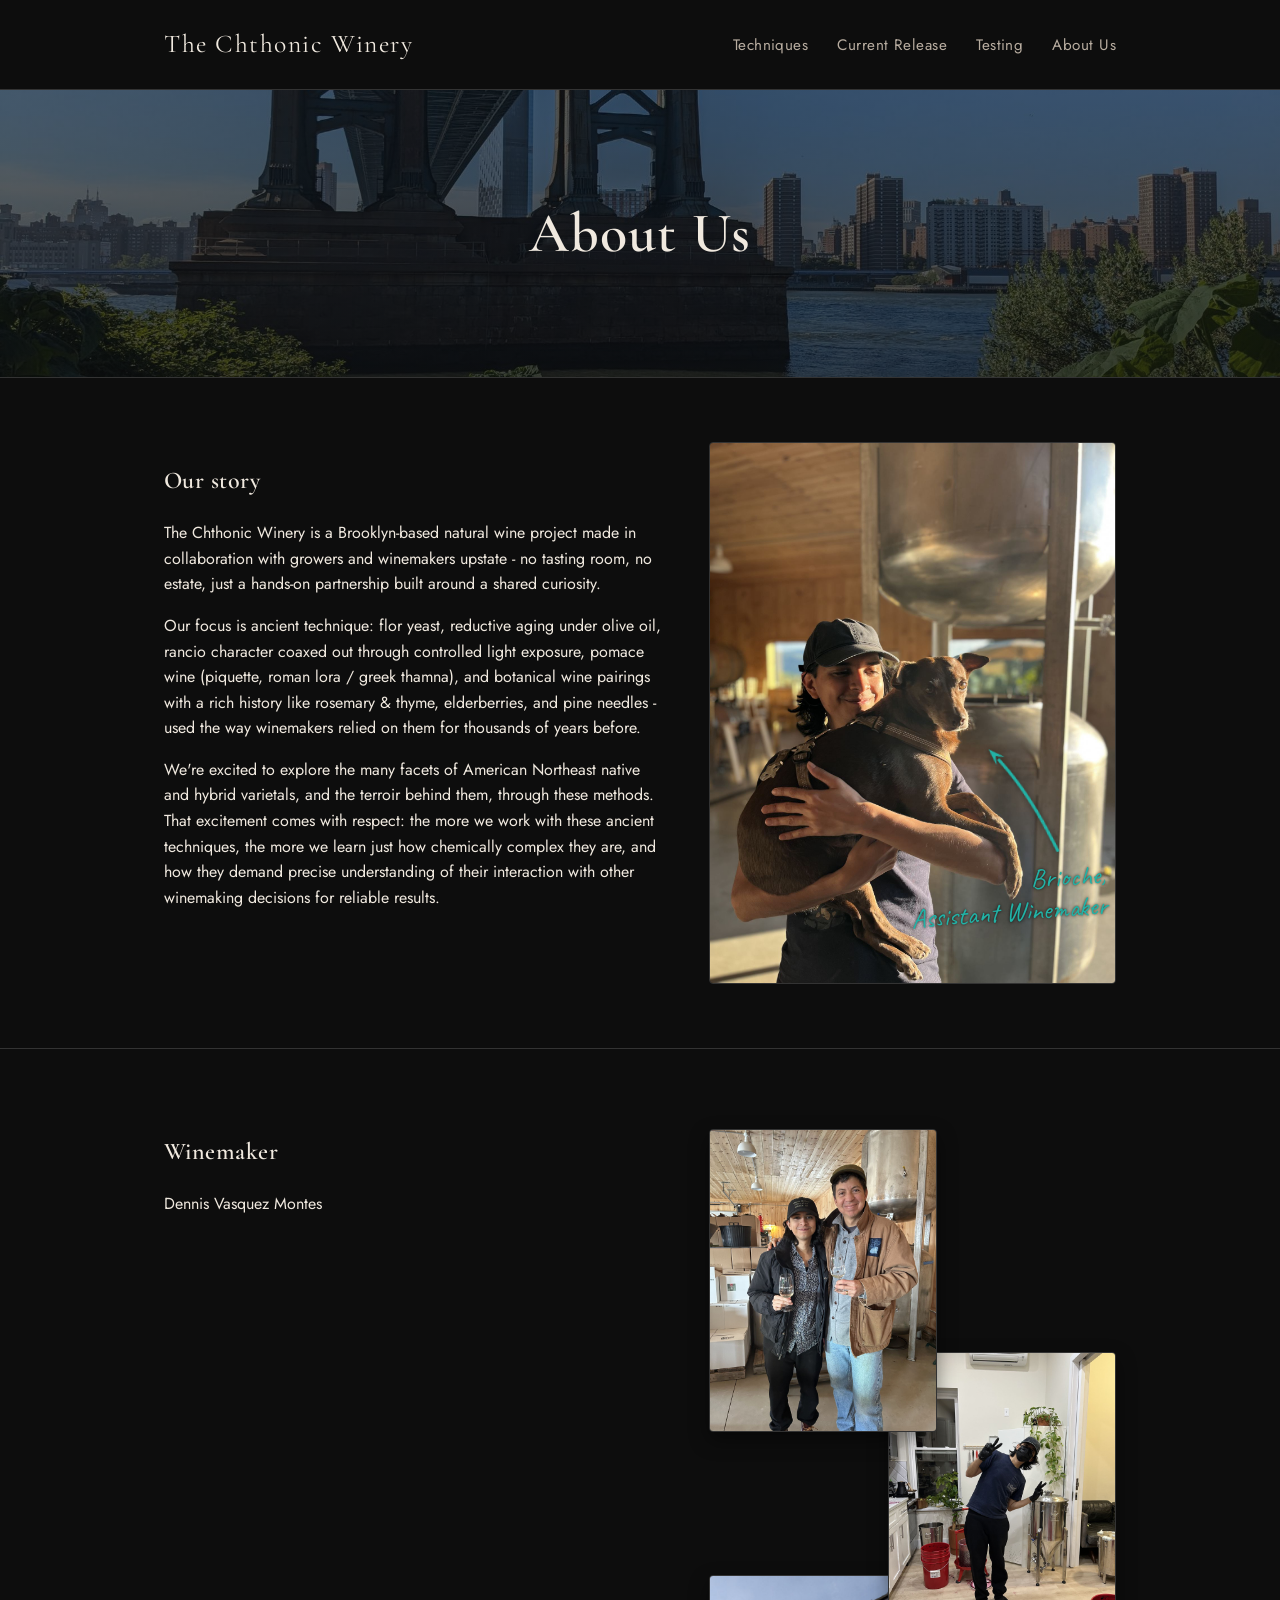
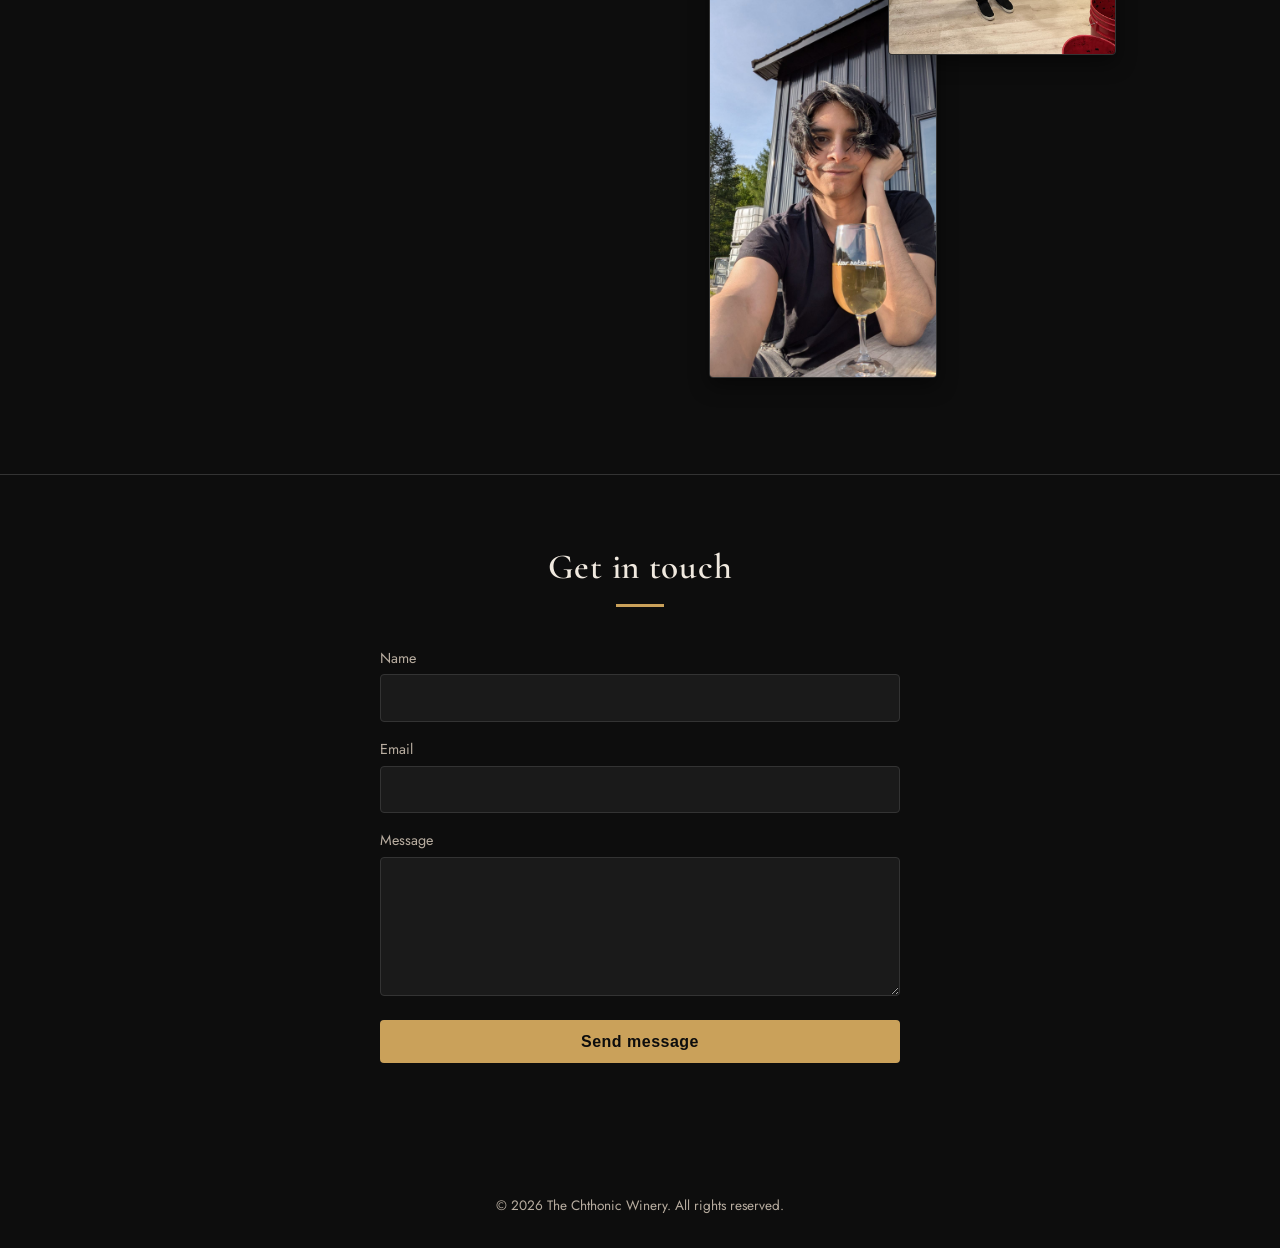
==== commit 3ea5d465: "Swap em-dashes for regular dashes, rewrite demi-rancio copy, new About Us hero - Replaces every em-d" ====
--- a/about.html
+++ b/about.html
@@ -3,7 +3,7 @@
 <head>
 <meta charset="UTF-8">
 <meta name="viewport" content="width=device-width, initial-scale=1.0">
-<title>About Us — The Chthonic Winery</title>
+<title>About Us - The Chthonic Winery</title>
 <meta name="description" content="The story behind The Chthonic Winery, and how to get in touch.">
 <link rel="preconnect" href="https://fonts.googleapis.com">
 <link rel="preconnect" href="https://fonts.gstatic.com" crossorigin>
@@ -24,7 +24,7 @@
   </div>
 </header>
 
-<section class="hero hero-short" style="background-image: url('images%20resized/site/2026%20DNG%20B-roll%201.jpg');">
+<section class="hero hero-short" style="background-image: url('images%20resized/site/2022%20Brooklyn%20B-roll%20below%20Brooklyn%20Bridge.jpg');">
   <div class="container">
     <h1>About Us</h1>
   </div>
@@ -34,8 +34,8 @@
   <div class="container about-grid">
     <div>
       <h2>Our story</h2>
-      <p>The Chthonic Winery is a Brooklyn-based natural wine project made in collaboration with growers and winemakers upstate — no tasting room, no estate, just a hands-on partnership built around a shared curiosity.</p>
-      <p>Our focus is ancient technique: flor yeast, reductive aging under olive oil, rancio character coaxed out through controlled light exposure, pomace wine (piquette, roman lora / greek thamna), and botanical wine pairings with a rich history like rosemary &amp; thyme, elderberries, and pine needles — used the way winemakers relied on them for thousands of years before.</p>
+      <p>The Chthonic Winery is a Brooklyn-based natural wine project made in collaboration with growers and winemakers upstate - no tasting room, no estate, just a hands-on partnership built around a shared curiosity.</p>
+      <p>Our focus is ancient technique: flor yeast, reductive aging under olive oil, rancio character coaxed out through controlled light exposure, pomace wine (piquette, roman lora / greek thamna), and botanical wine pairings with a rich history like rosemary &amp; thyme, elderberries, and pine needles - used the way winemakers relied on them for thousands of years before.</p>
       <p>We're excited to explore the many facets of American Northeast native and hybrid varietals, and the terroir behind them, through these methods. That excitement comes with respect: the more we work with these ancient techniques, the more we learn just how chemically complex they are, and how they demand precise understanding of their interaction with other winemaking decisions for reliable results.</p>
     </div>
     <div class="photo-frame about-photo annotated-photo">
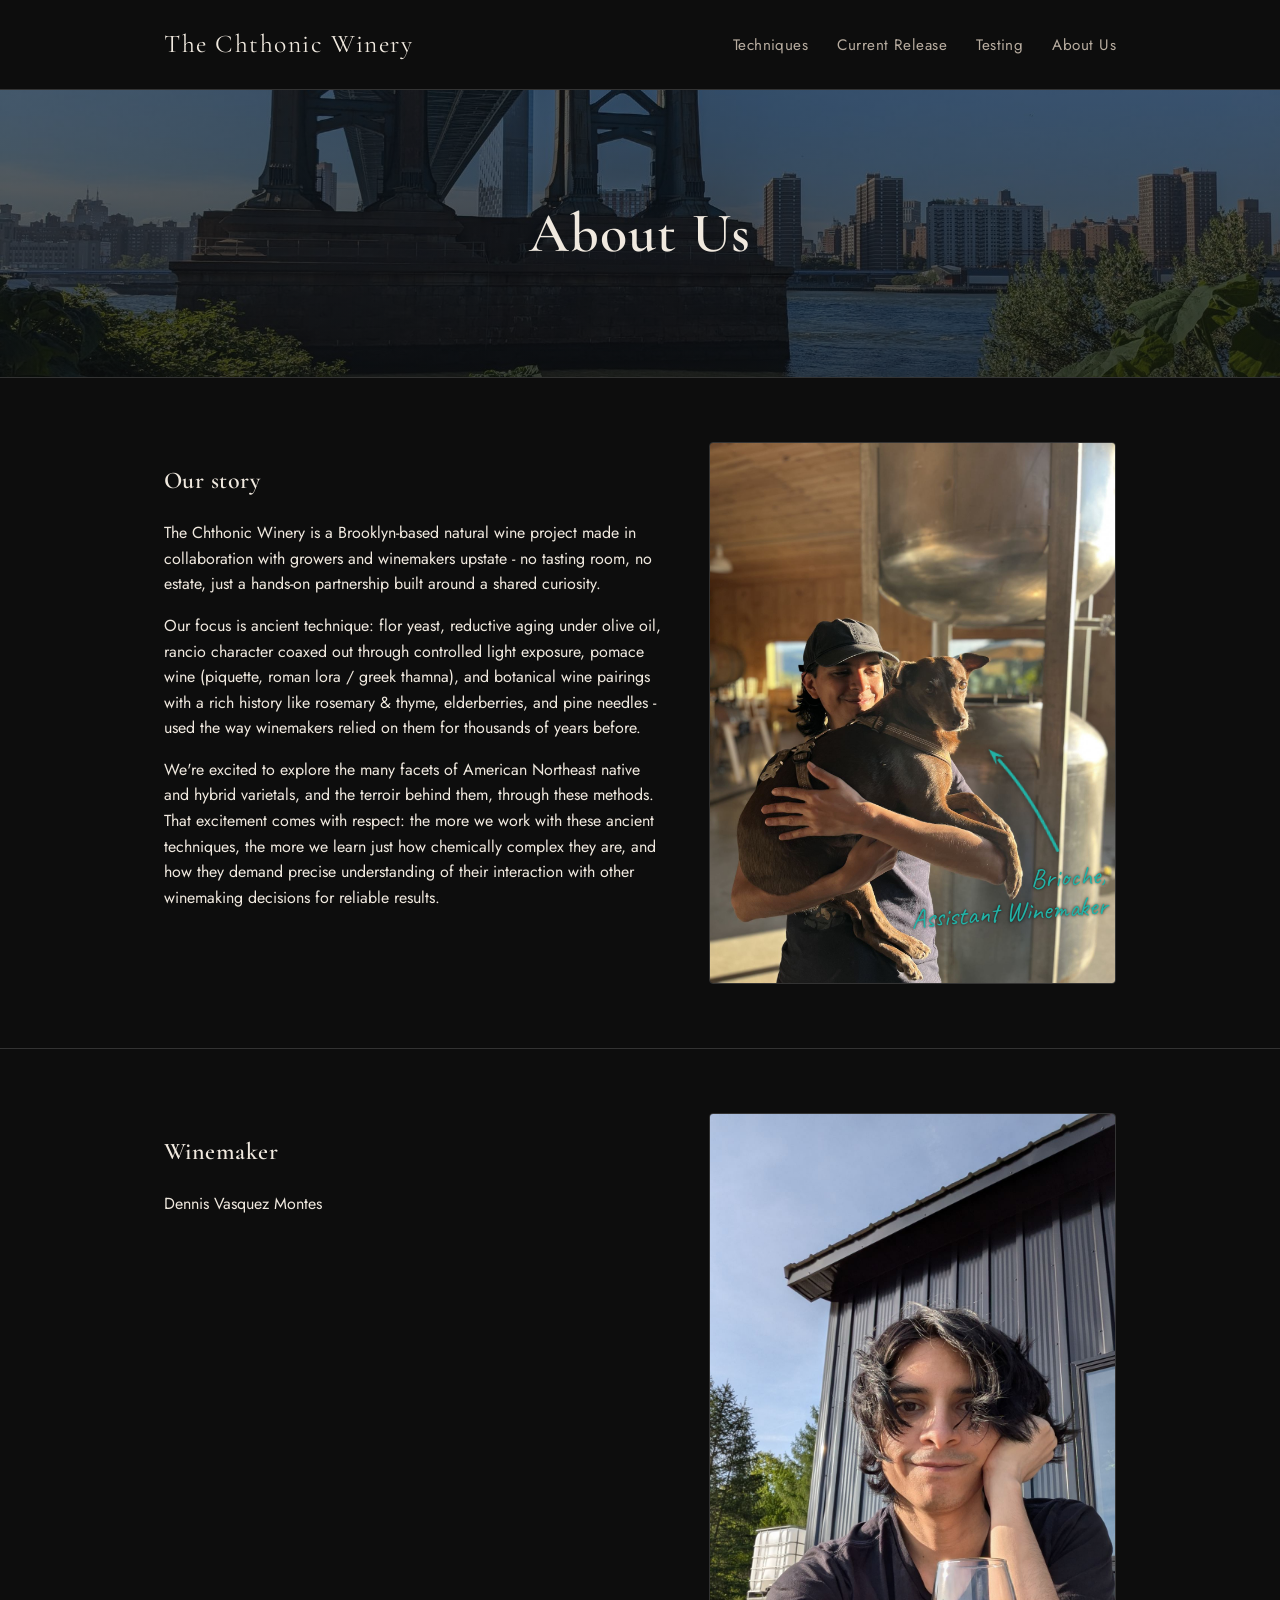
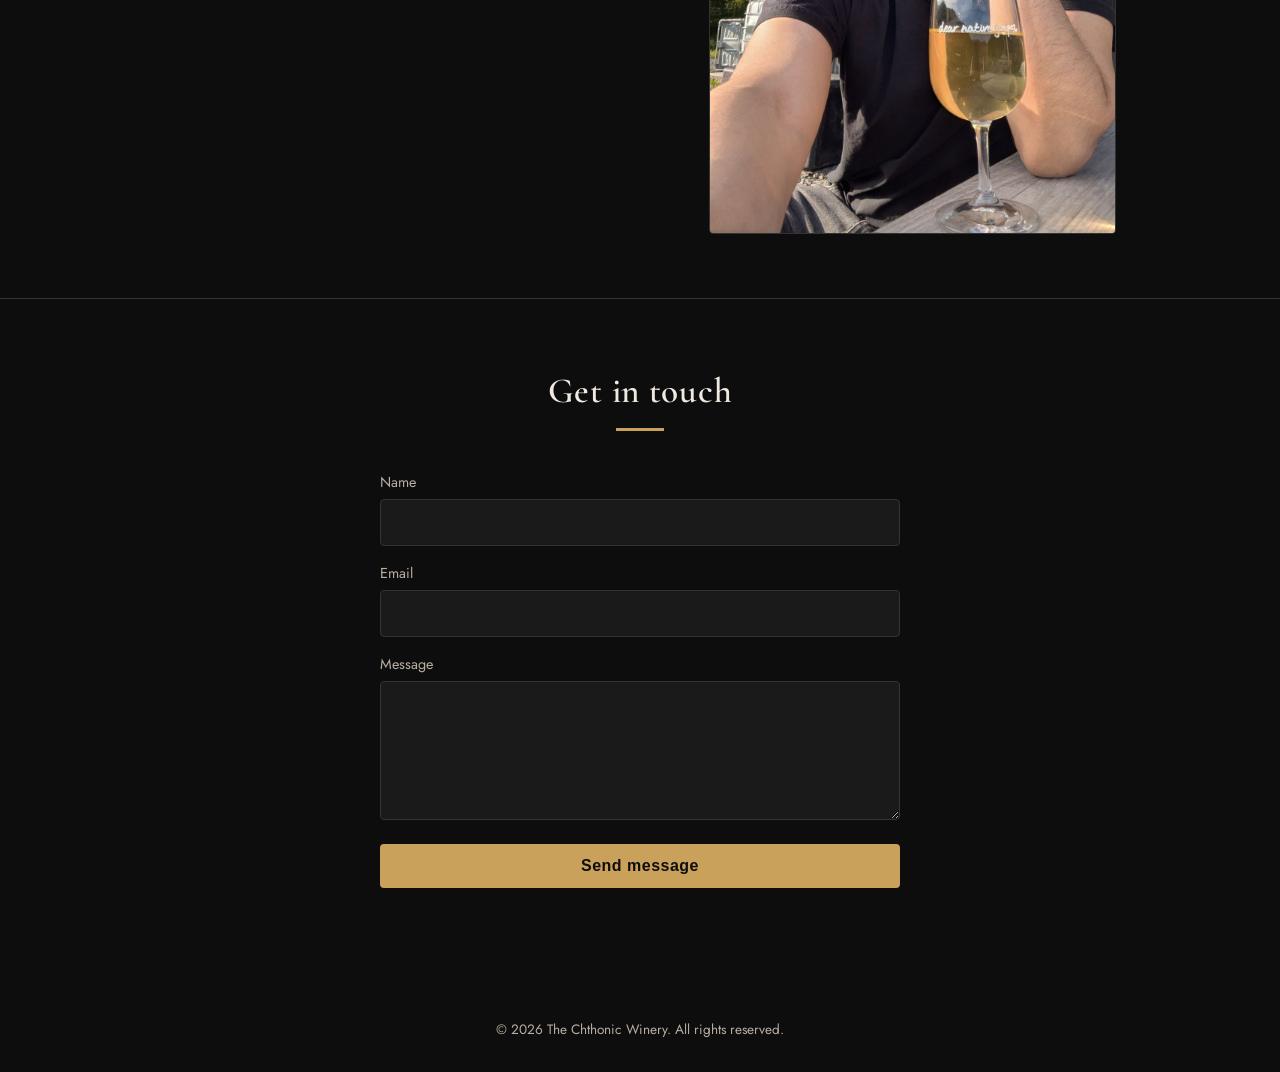
==== commit 1b7bed14: "Trim Winemaker section to a single photo Keeps only the last photo (Dennis outside DNG PB25), styled" ====
--- a/about.html
+++ b/about.html
@@ -52,16 +52,8 @@
       <h2>Winemaker</h2>
       <p>Dennis Vasquez Montes</p>
     </div>
-    <div class="photo-stack">
-      <div class="photo-frame">
-        <img loading="lazy" decoding="async" src="images%20resized/people/2026%20Dennis%20and%20Alfie%20in%20DNG%20PB25.jpeg" alt="Dennis with Alfie at the winery">
-      </div>
-      <div class="photo-frame">
-        <img loading="lazy" decoding="async" src="images%20resized/people/2026%20Dennis%20in%20Brooklyn%20AB25.jpeg" alt="Dennis working the Alicante Bouschet in Brooklyn">
-      </div>
-      <div class="photo-frame">
-        <img loading="lazy" decoding="async" src="images%20resized/people/2026%20Dennis%20outside%20DNG%20PB25.jpg" alt="Dennis outside at Dear Native Grapes">
-      </div>
+    <div class="photo-frame about-photo">
+      <img loading="lazy" decoding="async" src="images%20resized/people/2026%20Dennis%20outside%20DNG%20PB25.jpg" alt="Dennis outside at Dear Native Grapes">
     </div>
   </div>
 </section>
--- a/style.css
+++ b/style.css
@@ -243,36 +243,6 @@
   pointer-events: none;
 }
 
-/* Winemaker photo stack */
-.photo-stack {
-  display: flex;
-  flex-direction: column;
-  padding: 1rem 0 2rem;
-}
-
-.photo-stack .photo-frame {
-  width: 56%;
-  min-height: 220px;
-  box-shadow: 0 8px 20px rgba(0, 0, 0, 0.45);
-}
-
-.photo-stack .photo-frame:nth-child(1) {
-  align-self: flex-start;
-  z-index: 3;
-  margin-bottom: -5rem;
-}
-
-.photo-stack .photo-frame:nth-child(2) {
-  align-self: flex-end;
-  z-index: 2;
-  margin-bottom: -5rem;
-}
-
-.photo-stack .photo-frame:nth-child(3) {
-  align-self: flex-start;
-  z-index: 1;
-}
-
 .collab-tag {
   display: inline-block;
   border: 1px solid var(--amber);
@@ -323,6 +293,10 @@
   color: var(--text-muted);
   margin: 0;
   font-size: 0.95rem;
+}
+
+.technique-card p + p {
+  margin-top: 0.6rem;
 }
 
 /* Photos */
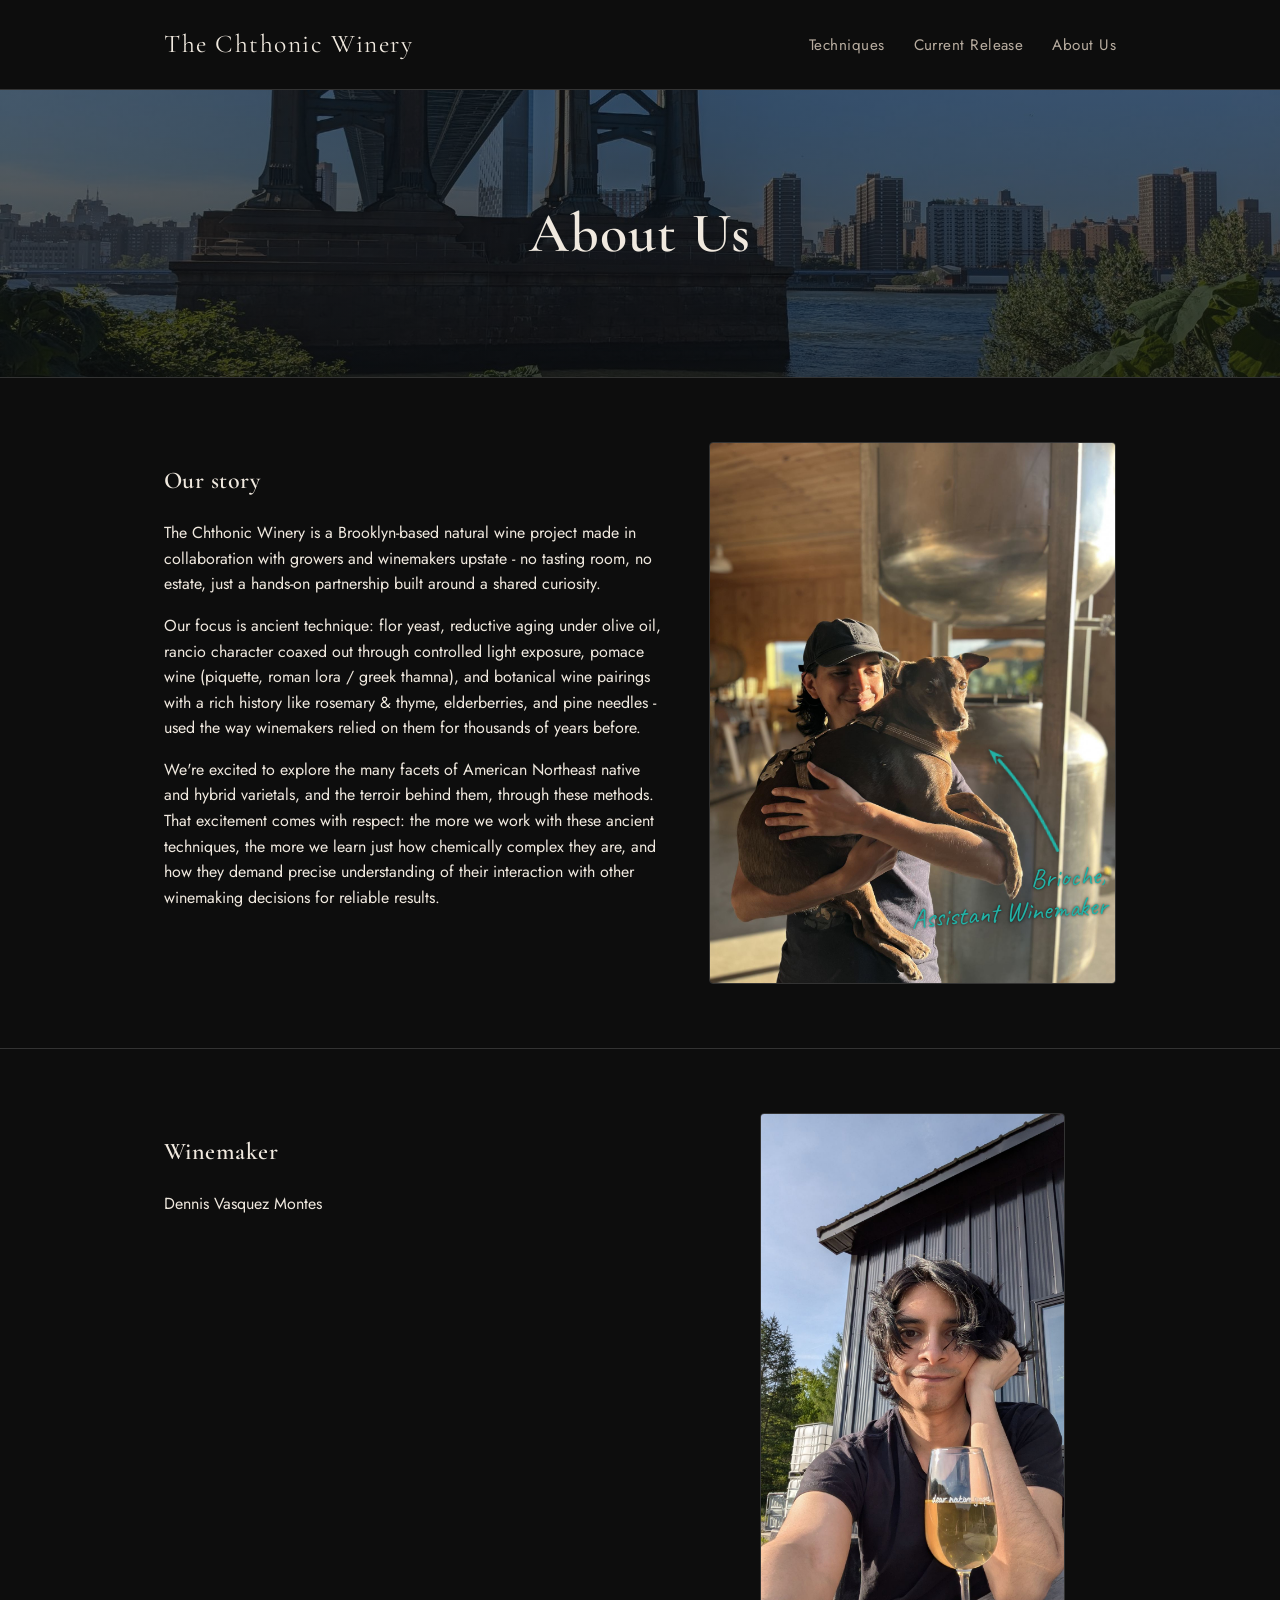
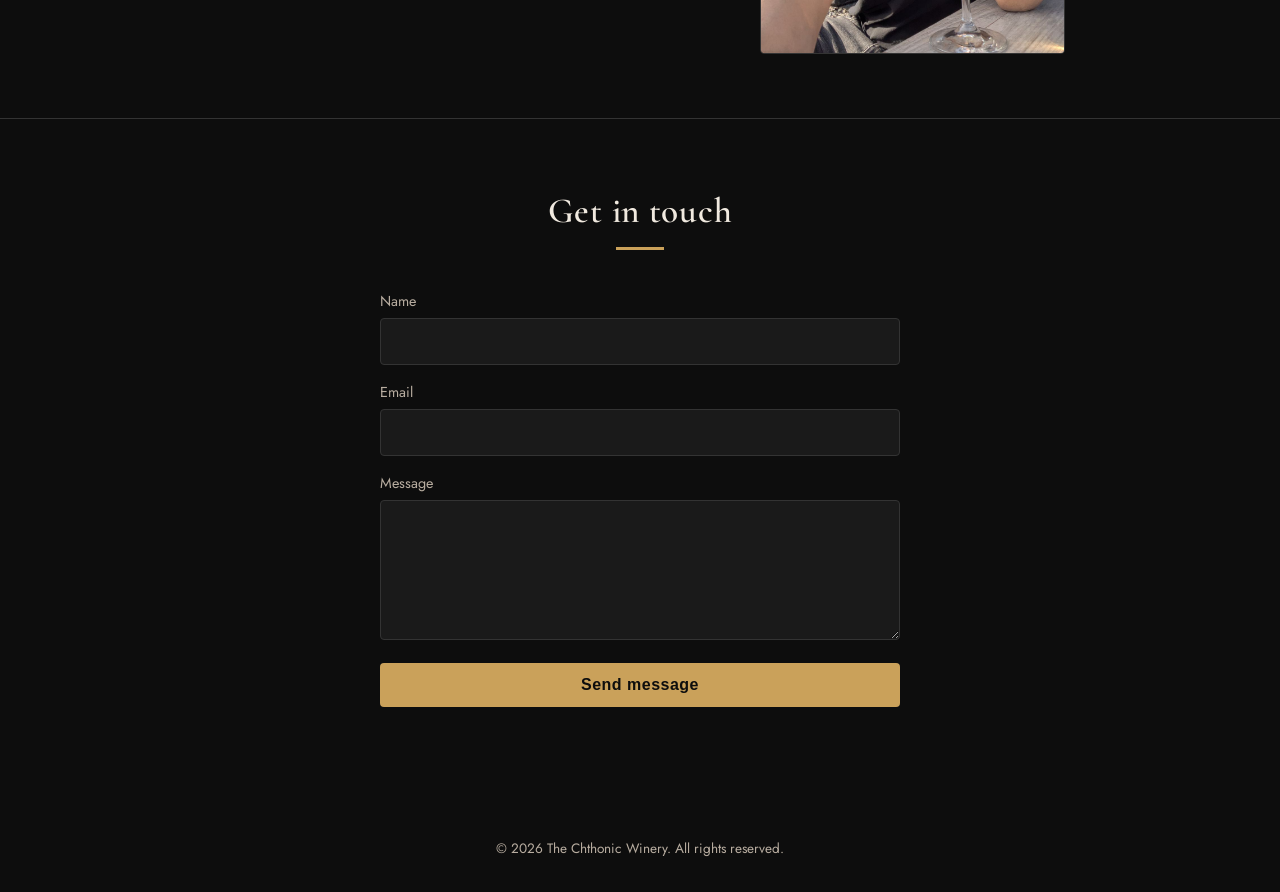
==== commit 539e52b5: "Temporarily disable the non-commercial test batch section The "Even Devils Fear What They Cannot Und" ====
--- a/about.html
+++ b/about.html
@@ -18,7 +18,7 @@
     <nav>
       <a href="index.html#techniques">Techniques</a>
       <a href="index.html#current-release">Current Release</a>
-      <a href="index.html#testing">Testing</a>
+      <!-- <a href="index.html#testing">Testing</a> -->
       <a href="about.html">About Us</a>
     </nav>
   </div>
--- a/style.css
+++ b/style.css
@@ -321,6 +321,12 @@
 .photo-frame.about-photo,
 .release-grid .photo-frame {
   min-height: 320px;
+}
+
+#winemaker .photo-frame.about-photo {
+  width: 75%;
+  min-height: 240px;
+  margin: 0 auto;
 }
 
 /* Image carousel */
